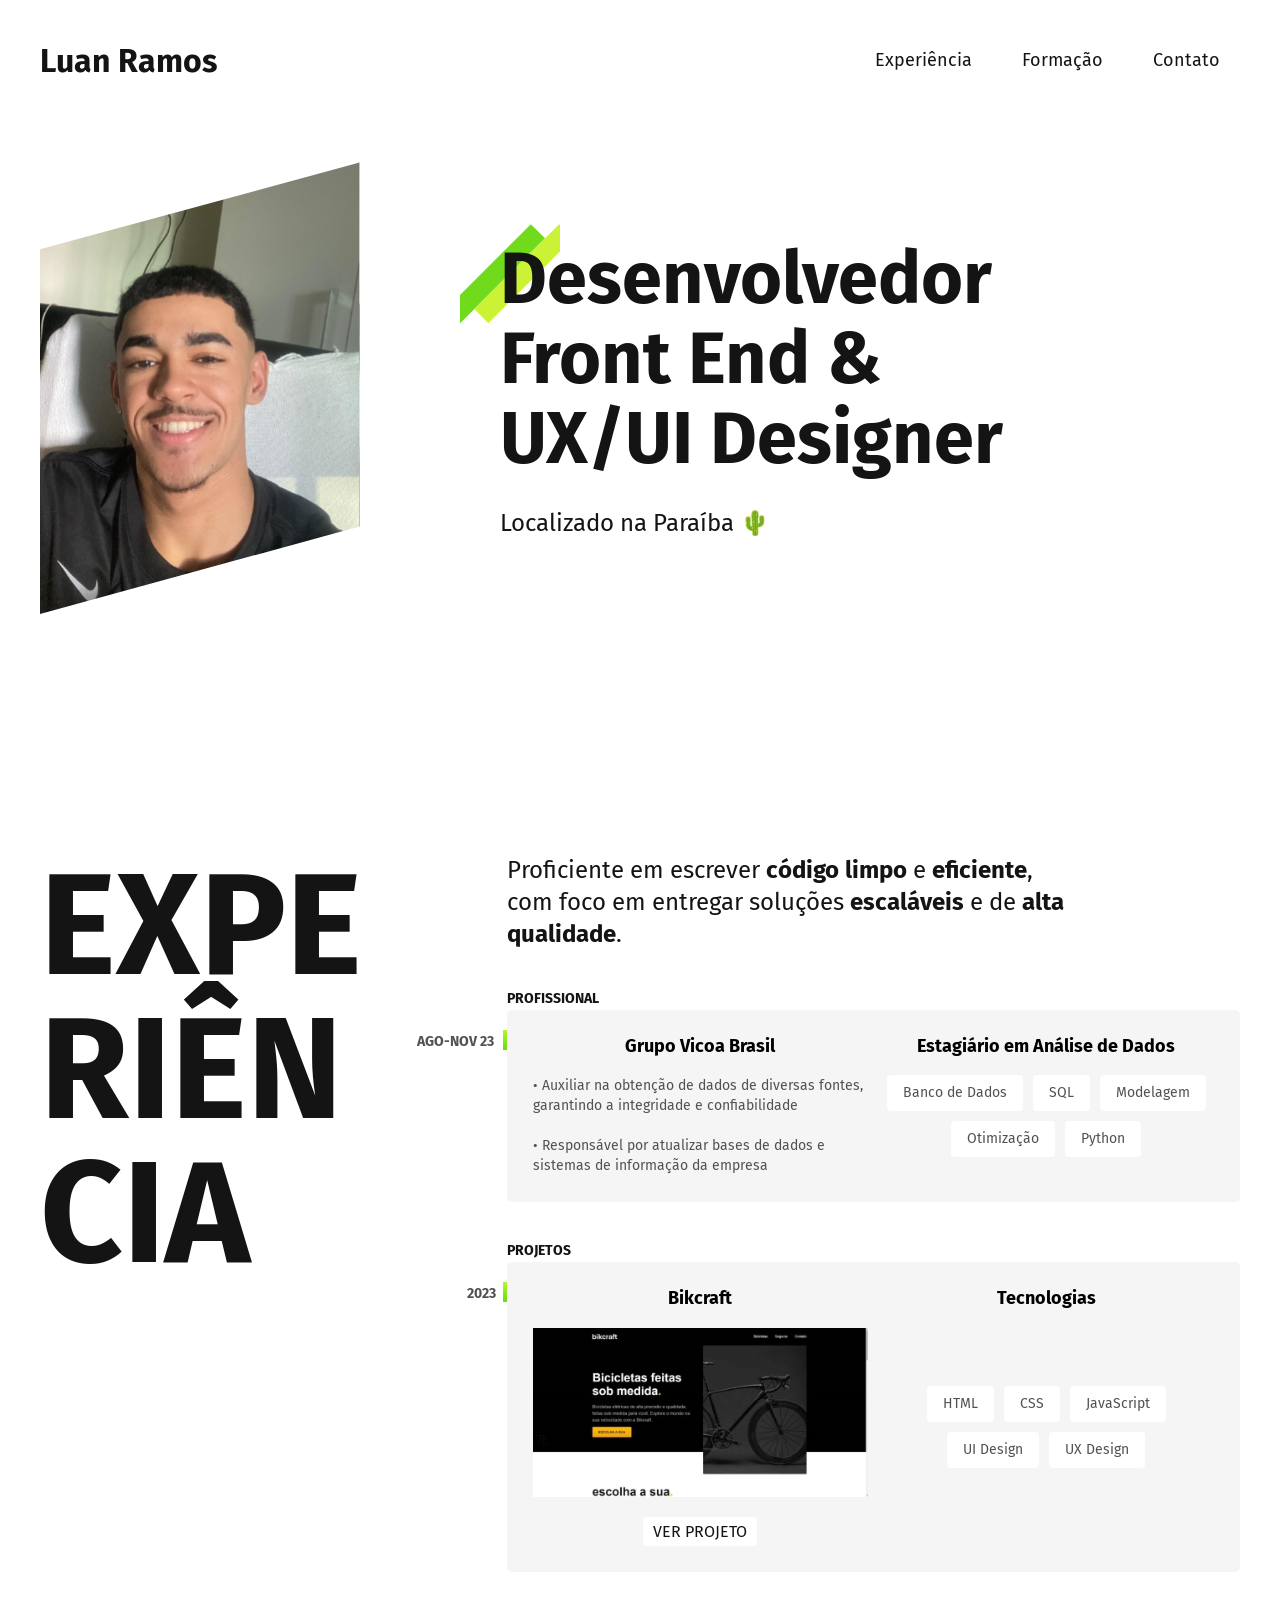
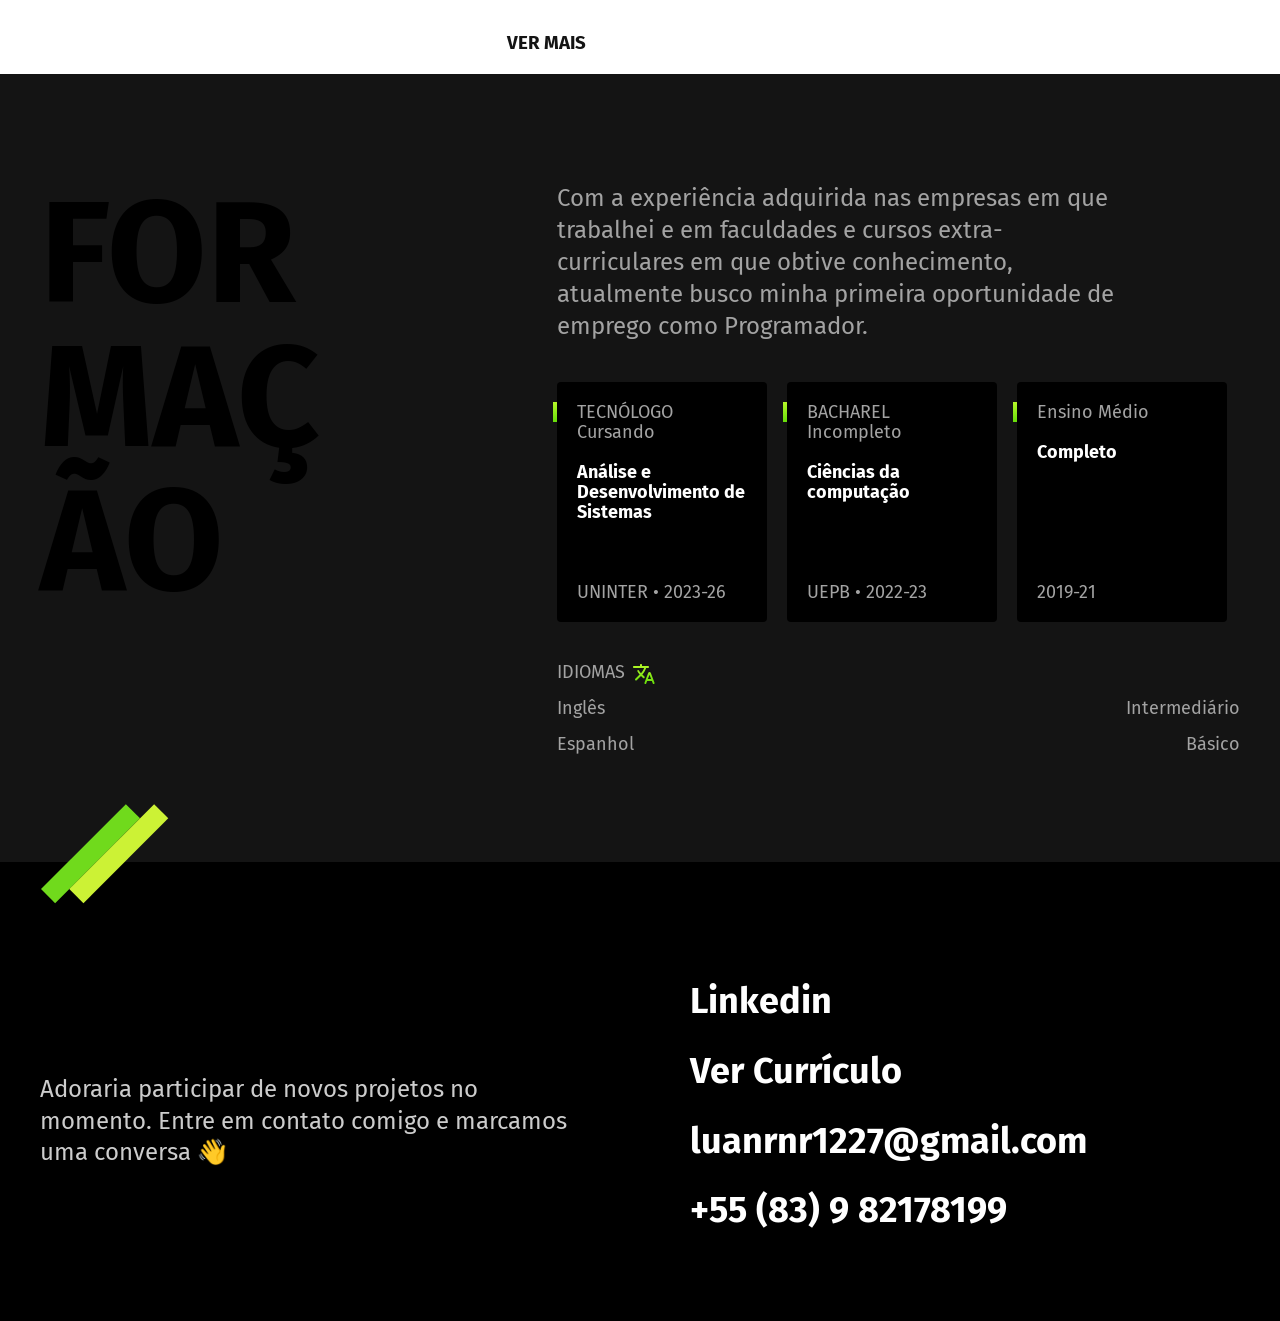
==== index.html @ 1397fbdd "fixed bugs" ====
<!DOCTYPE html>
<html lang="pt-br">

<head>
  <link rel="preconnect" href="https://fonts.googleapis.com">
  <link rel="preconnect" href="https://fonts.gstatic.com" crossorigin>
  <link href="https://fonts.googleapis.com/css2?family=Fira+Sans:wght@400;700&family=Open+Sans&display=swap" rel="stylesheet">
  <meta charset="UTF-8">
  <meta name="viewport" content="width=device-width, initial-scale=1.0">
  <title>Luan Ramos - Desenvolvedor e Designer</title>
  <link rel="stylesheet" href="./css/style.css">
  <link rel="icon" href="img/favicon.svg" type="svg+xml">
</head>

<body>
  <header class="cabecalho" id="header">
    <a href="#header">
      <h1>Luan Ramos</h1>
    </a>
    <nav aria-label="primaria">
      <ul class="header-menu">
        <li><a href="#experiencia" target="_self">Experiência</a></li>
        <li><a href="#formacao" target="_self">Formação</a></li>
        <li><a href="#contato" target="_self">Contato</a></li>
      </ul>
    </nav>
  </header>

  <main class="introducao">
    <img src="img/perfil.svg" alt="Logo do Desenvolvedor">
    <div class="apresentacao">
      <h1>Desenvolvedor <br> Front End & <br> UX/UI Designer</h1>
      <p>Localizado na Paraíba 🌵</p>
    </div>
  </main>

  <section class="experiencia" id="experiencia">
    <h2 class="experiencia-subtitulo">Experiência</h2>
    <div class="experiencia-descricao">
      <div class="experiencia-aprendizado">
        <p>Proficiente em escrever <strong>código limpo</strong> e <strong>eficiente</strong>, com foco em entregar soluções <strong>escaláveis</strong> e de <strong>alta qualidade</strong>.
        </p>
      </div>
      <div class="experiencia-timeline">
        <h3> PROFISSIONAL</h3>

        <p class="empresa-ano1"> <strong>AGO-NOV 23</strong></p>
        <div class="primeira-coluna">
          <span>Grupo Vicoa Brasil</span>
          <p>• Auxiliar na obtenção de dados de diversas fontes, garantindo a integridade e confiabilidade</p>
          <p>• Responsável por atualizar bases de dados e sistemas de informação da empresa</p>
        </div>
        <div class="segunda-coluna">
          <span>Estagiário em Análise de Dados</span>
          <div class="tags">
            <p>Banco de Dados</p>
            <p>SQL</p>
            <p>Modelagem</p>
            <p>Otimização</p>
            <p>Python</p>
          </div>
        </div>
      </div>
      <div class="experiencia-timeline">
        <h3>PROJETOS</h3>
        <p class="empresa-ano2"><b>2023</b></p>
        <div class="primeira-coluna">
          <span>Bikcraft</span>
          <img src="img/download.jpg" alt="Spoiler-Projeto">
          <a href="https://luanrramos.github.io/bikcraft-3.0/" target="_blank">Ver projeto</a>
        </div>
        <div class="segunda-coluna">
          <span>Tecnologias</span>
          <div class="tags">
            <p>HTML</p>
            <p>CSS</p>
            <p>JavaScript</p>
            <p>UI Design</p>
            <p>UX Design</p>
          </div>
        </div>
      </div>
      <div>
        <h3><a href="github.com/luanrramos">VER MAIS</a></h3>

      </div>
  </section>

  <section class="formacao" id="formacao">
    <div class="formacao-container">
      <h2 class="formacao-subtitulo">Formação</h2>
      <div class="formacao-descricao">
        <div class="formacao-aprendizado">
          <p>Com a experiência adquirida nas empresas em que trabalhei e em faculdades e cursos extra-curriculares em que obtive conhecimento, atualmente busco minha primeira oportunidade de emprego como Programador.
          </p>
        </div>

        <div class="formacao-formacoes">
          <div class="formacao-formacoes-item">
            <p>TECNÓLOGO <br> Cursando</p>
            <span>Análise e Desenvolvimento de Sistemas</span>

            <p>UNINTER • 2023-26</p>
          </div>
          <div class="formacao-formacoes-item">
            <p>BACHAREL <br>Incompleto</p>
            <span>Ciências da computação</span>

            <p>UEPB • 2022-23</p>
          </div>

          <div class="formacao-formacoes-item">
            <p>Ensino Médio</p>
            <span>Completo</span>
            <p>2019-21</p>
          </div>

        </div>
        <div class="extra">

          <div class="cursos-e-idiomas">
            <span>IDIOMAS</span>
            <div class="idiomas">
              <p>Inglês</p>
              <span>Intermediário</span>
            </div>
            <div class="idiomas">
              <p>Espanhol</p>
              <span>Básico</span>
            </div>
          </div>
        </div>

      </div>
  </section>

  <section class="footer" id="contato">
    <div class="footer-container">

      <p class="footer-texto">Adoraria participar de novos projetos no momento. Entre em contato comigo e marcamos uma conversa 👋
      </p>


      <ul class="footer-contato">
        <li><a id="linkedin" href="https://www.linkedin.com/in/luanrramos/">Linkedin</a></li>
        <li><a href="https://drive.google.com/file/d/1oVOb2F6f3Ts_b4U3yKz6oHuMwpO0QFV3/view">Ver Currículo</a></li>
        <li><a href="mailto:luanrnr1227@gmail.com">luanrnr1227@gmail.com</a></li>
        <li><a href="tel:+55 (83) 9 82178199">+55 (83) 9 82178199</a></li>
      </ul>

    </div>
  </section>
</body>

</html>
---- css/style.css ----
@import url(global.css);
@import url(header.css);
@import url(introducao.css);
@import url(experiencia.css);
@import url(formacao.css);
@import url(footer.css);
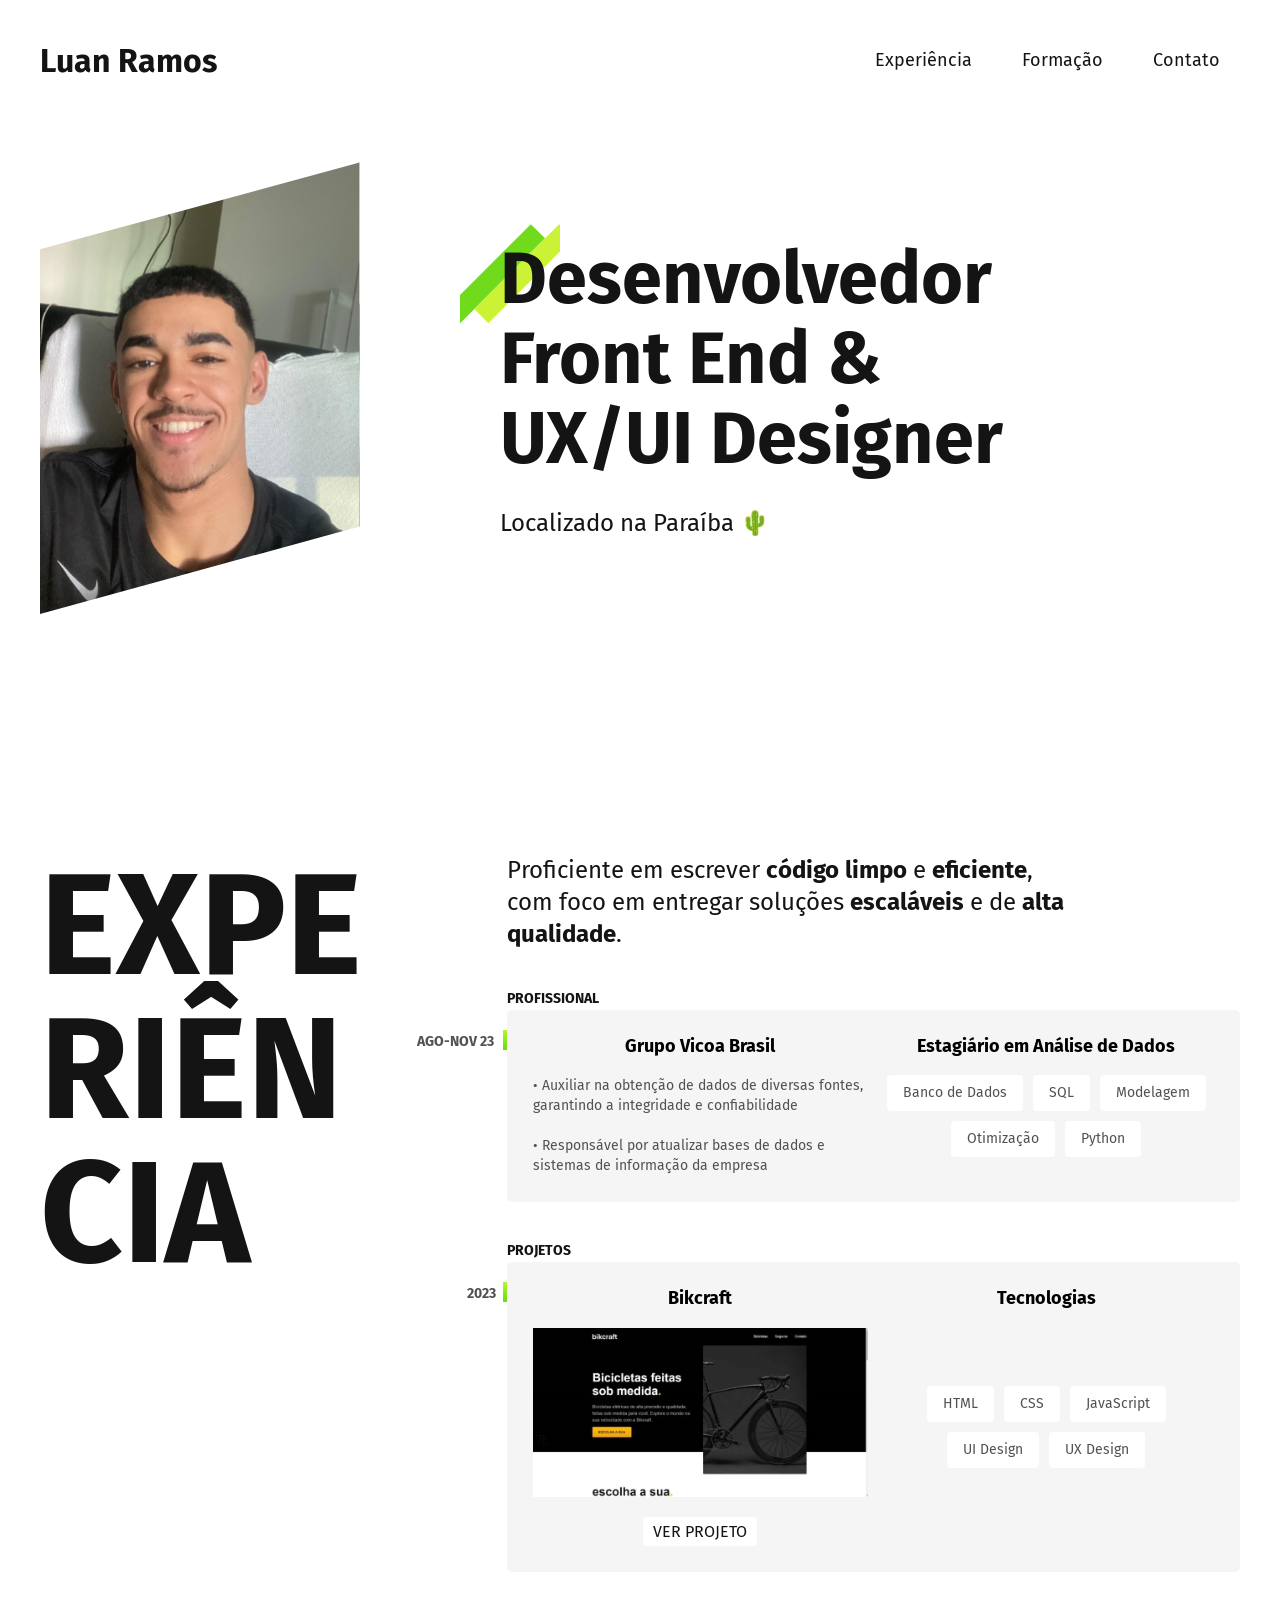
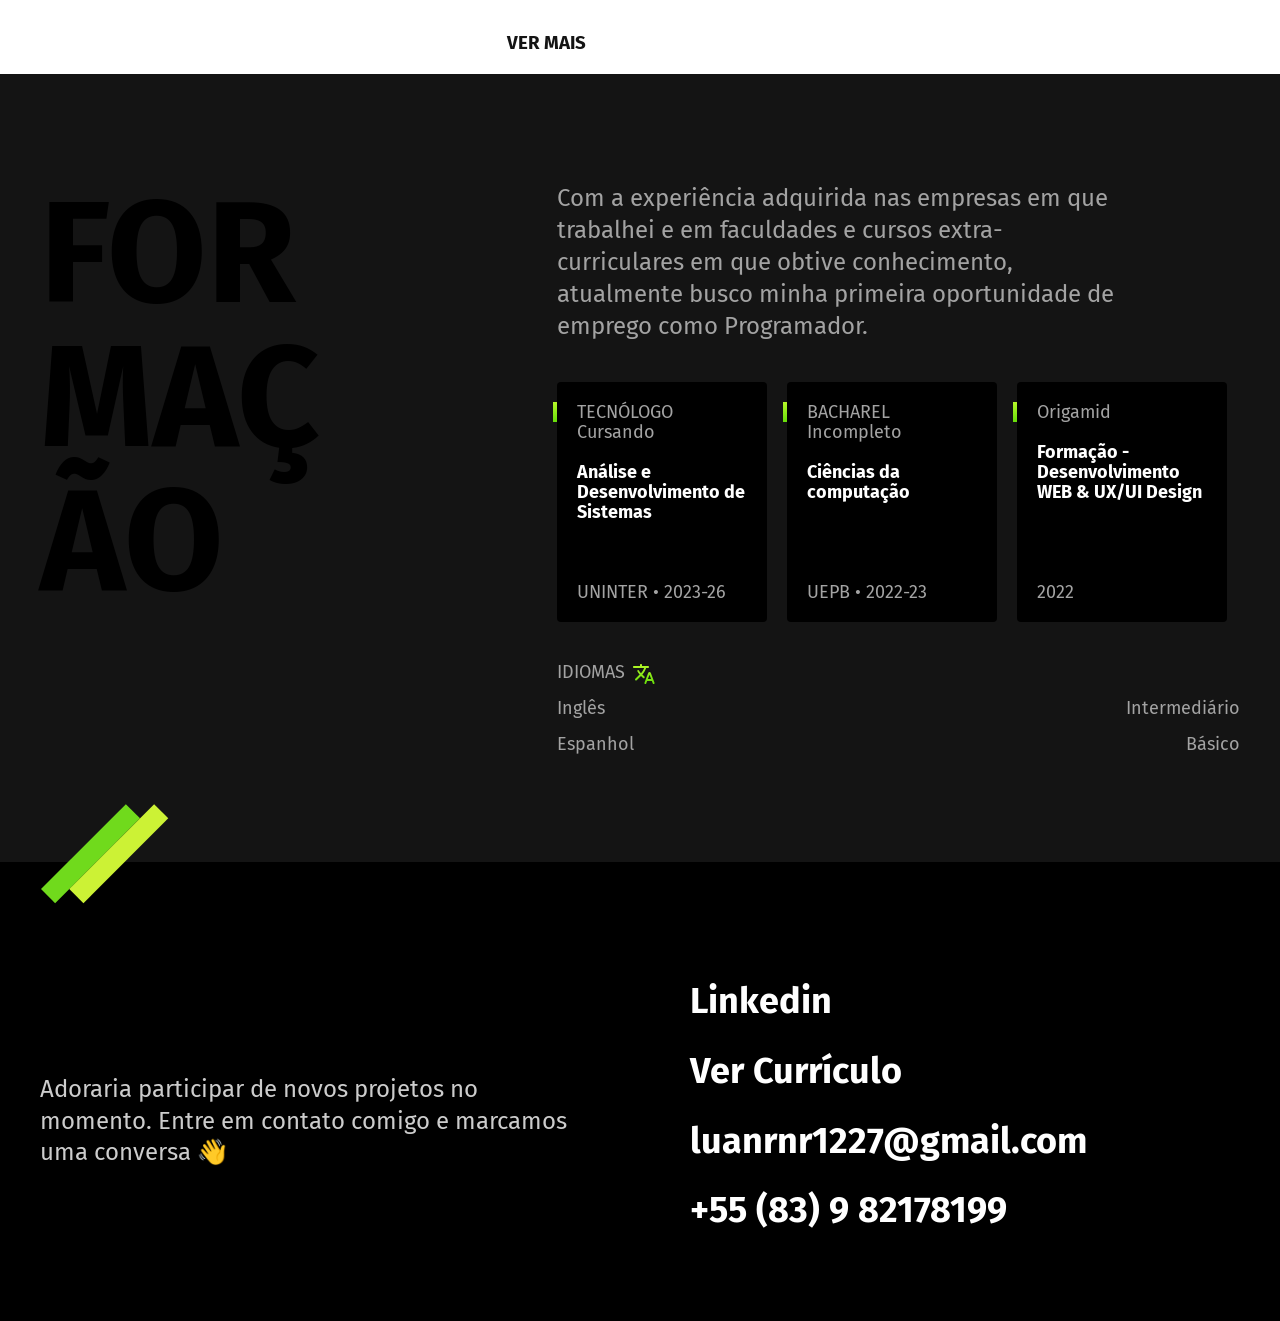
==== commit afb3058d: "index.html" ====
--- a/index.html
+++ b/index.html
@@ -1,4 +1,4 @@
-<!DOCTYPE html>
+ <!DOCTYPE html>
 <html lang="pt-br">
 
 <head>
@@ -110,9 +110,9 @@
           </div>
 
           <div class="formacao-formacoes-item">
-            <p>Ensino Médio</p>
-            <span>Completo</span>
-            <p>2019-21</p>
+            <p>Origamid</p>
+            <span>Formação - Desenvolvimento WEB & UX/UI Design</span>
+            <p>2022</p>
           </div>
 
         </div>
@@ -152,4 +152,4 @@
   </section>
 </body>
 
-</html>+</html>
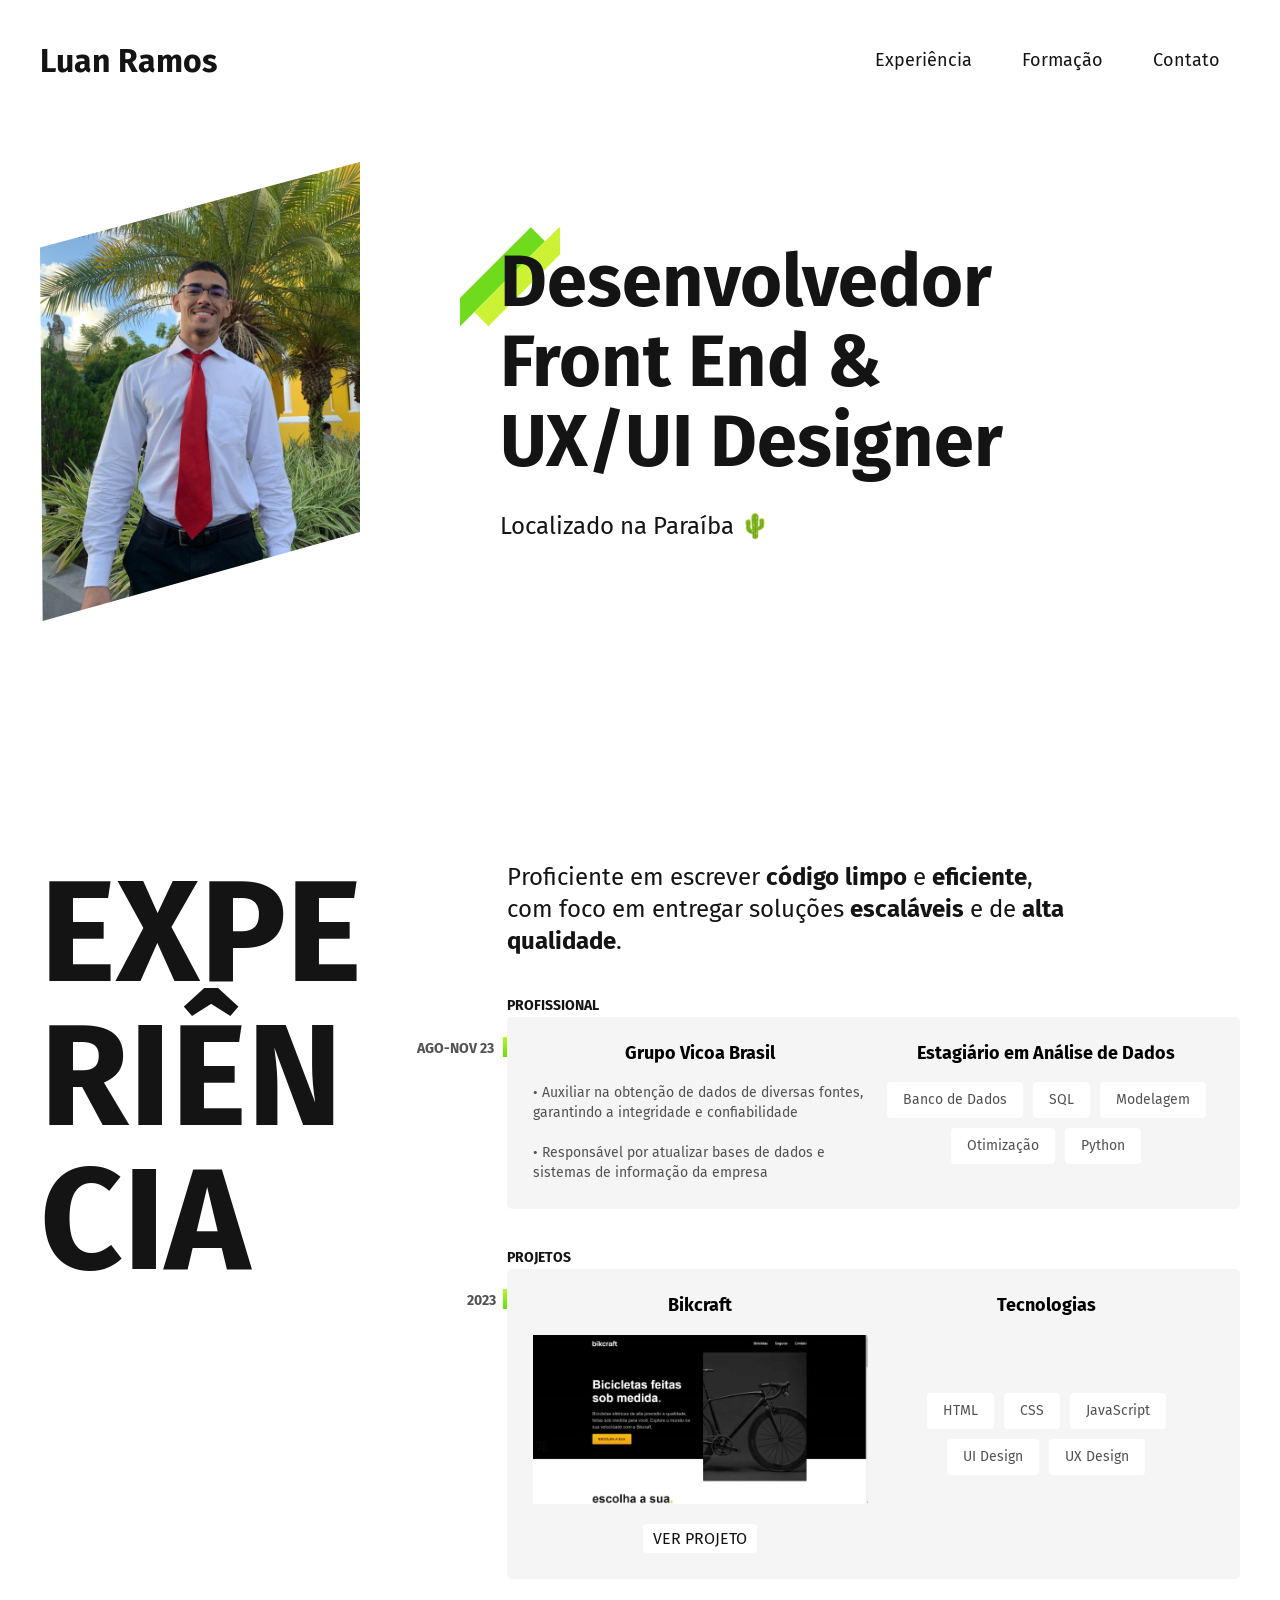
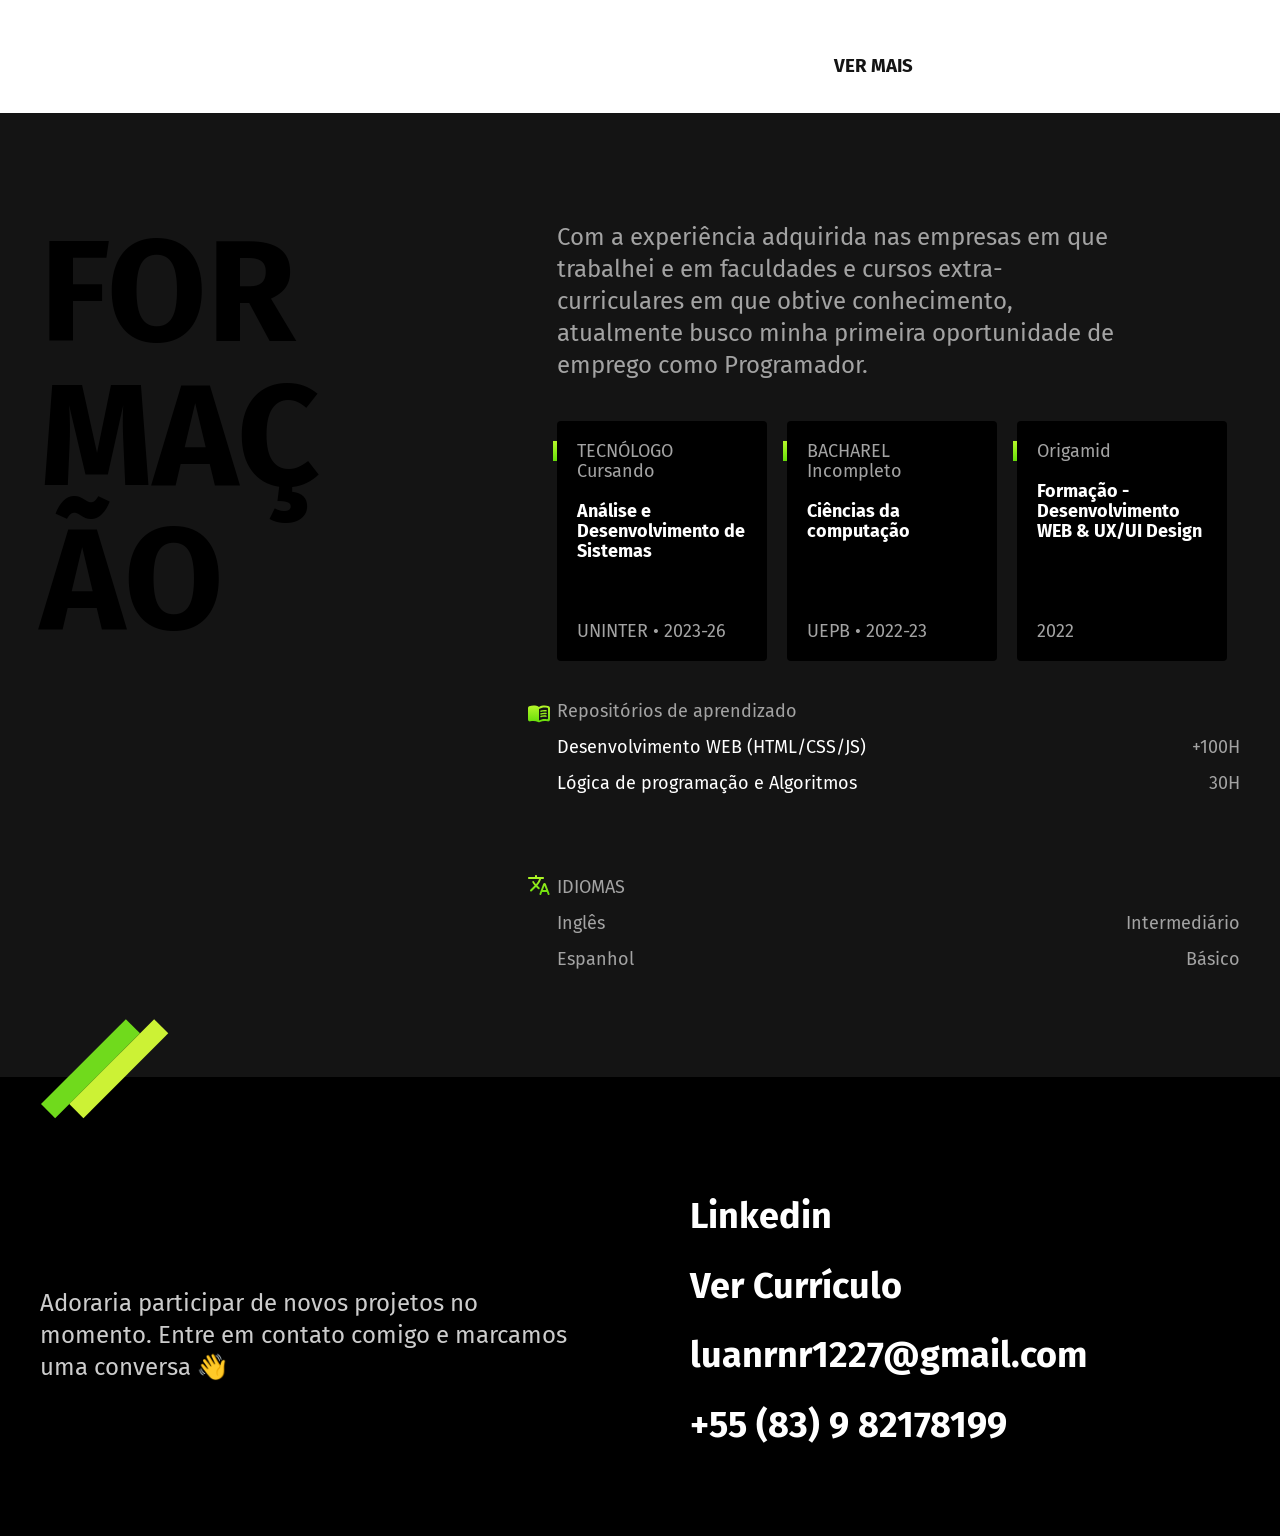
==== commit 89ec306a: "Commit inicial" ====
--- a/index.html
+++ b/index.html
@@ -1,4 +1,4 @@
- <!DOCTYPE html>
+<!DOCTYPE html>
 <html lang="pt-br">
 
 <head>
@@ -21,7 +21,7 @@
       <ul class="header-menu">
         <li><a href="#experiencia" target="_self">Experiência</a></li>
         <li><a href="#formacao" target="_self">Formação</a></li>
-        <li><a href="#contato" target="_self">Contato</a></li>
+        <li><a href="#contatos" target="_self">Contato</a></li>
       </ul>
     </nav>
   </header>
@@ -34,7 +34,7 @@
     </div>
   </main>
 
-  <section class="experiencia" id="experiencia">
+  <section class="experiencia">
     <h2 class="experiencia-subtitulo">Experiência</h2>
     <div class="experiencia-descricao">
       <div class="experiencia-aprendizado">
@@ -67,7 +67,7 @@
         <div class="primeira-coluna">
           <span>Bikcraft</span>
           <img src="img/download.jpg" alt="Spoiler-Projeto">
-          <a href="https://luanrramos.github.io/bikcraft-3.0/" target="_blank">Ver projeto</a>
+          <a href="https://luanrramos.github.io/bikcraft-2/" target="_blank">Ver projeto</a>
         </div>
         <div class="segunda-coluna">
           <span>Tecnologias</span>
@@ -80,8 +80,8 @@
           </div>
         </div>
       </div>
-      <div>
-        <h3><a href="github.com/luanrramos">VER MAIS</a></h3>
+      <div id="ver-mais">
+        <h3><a id="h3" href="https://github.com/luanrramos">VER MAIS</a></h3>
 
       </div>
   </section>
@@ -119,7 +119,18 @@
         <div class="extra">
 
           <div class="cursos-e-idiomas">
-            <span>IDIOMAS</span>
+            <span id="repo">Repositórios de aprendizado</span>
+            <div class="cursos">
+              <p><a href="https://github.com/luanrramos/estudos">Desenvolvimento WEB (HTML/CSS/JS)</a></p>
+              <span>+100H</span>
+            </div>
+            <div class="cursos">
+              <p><a href="https://github.com/luanrramos/Algoritmos_Estudonauta">Lógica de programação e Algoritmos</a></p>
+              <span>30H</span>
+            </div>
+          </div>
+          <div class="cursos-e-idiomas">
+            <span id="idioma">IDIOMAS</span>
             <div class="idiomas">
               <p>Inglês</p>
               <span>Intermediário</span>
@@ -152,4 +163,4 @@
   </section>
 </body>
 
-</html>
+</html>
--- a/css/style.css
+++ b/css/style.css
@@ -1,6 +1,6 @@
-@import url(global.css);
-@import url(header.css);
-@import url(introducao.css);
-@import url(experiencia.css);
-@import url(formacao.css);
-@import url(footer.css);
+@import url(global.css);
+@import url(header.css);
+@import url(introducao.css);
+@import url(experiencia.css);
+@import url(formacao.css);
+@import url(footer.css);
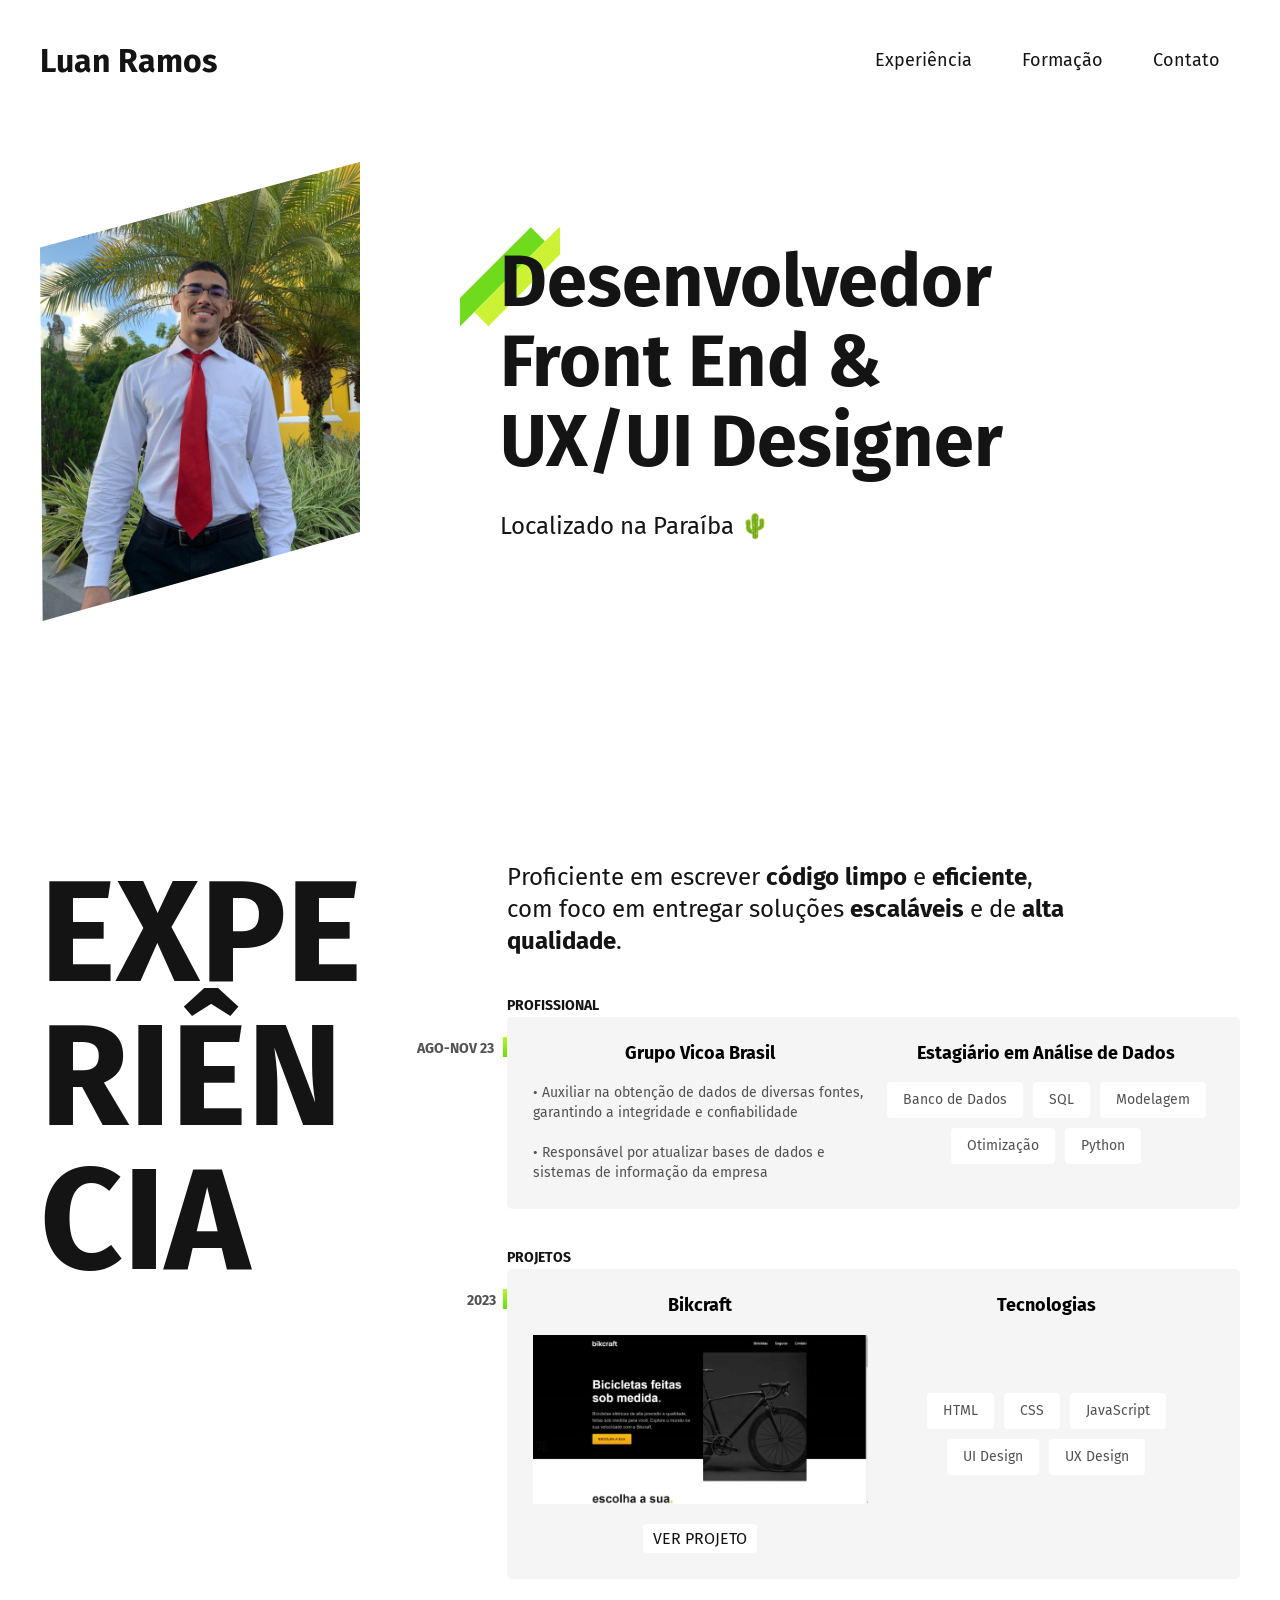
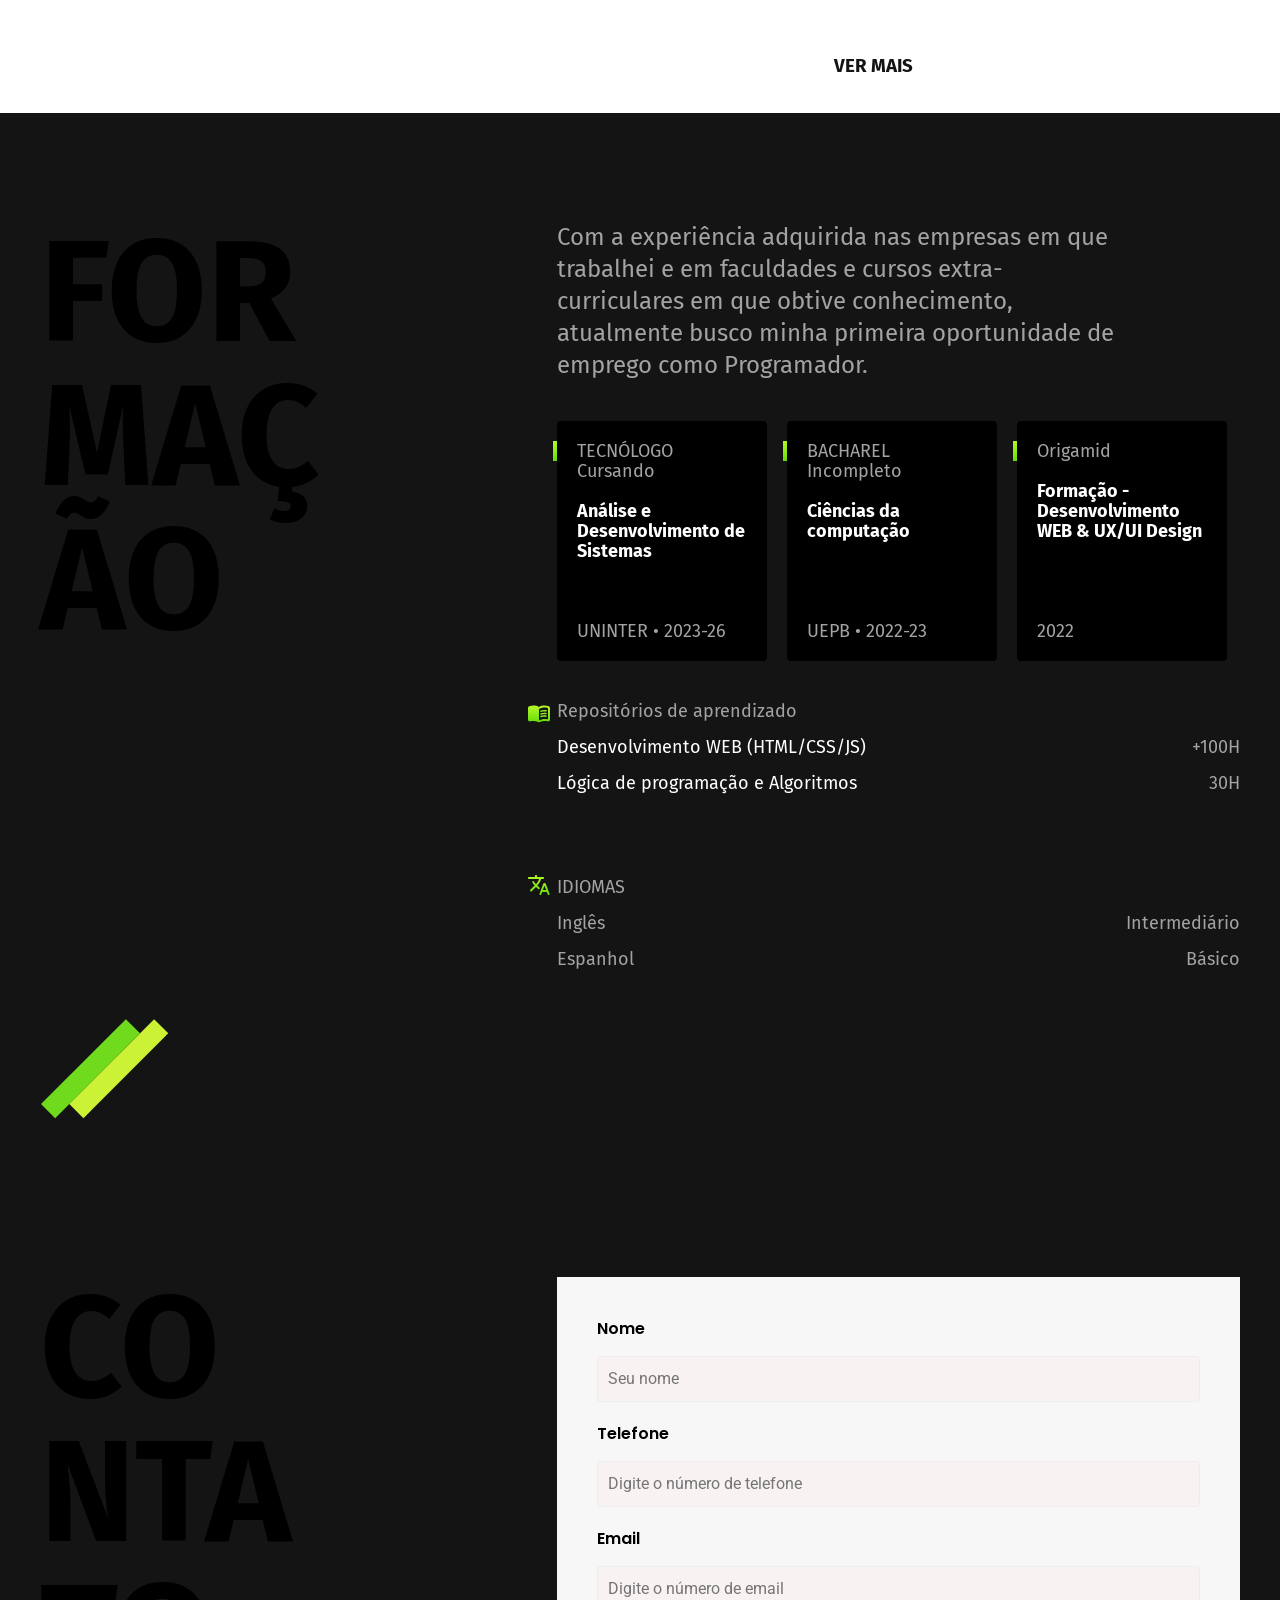
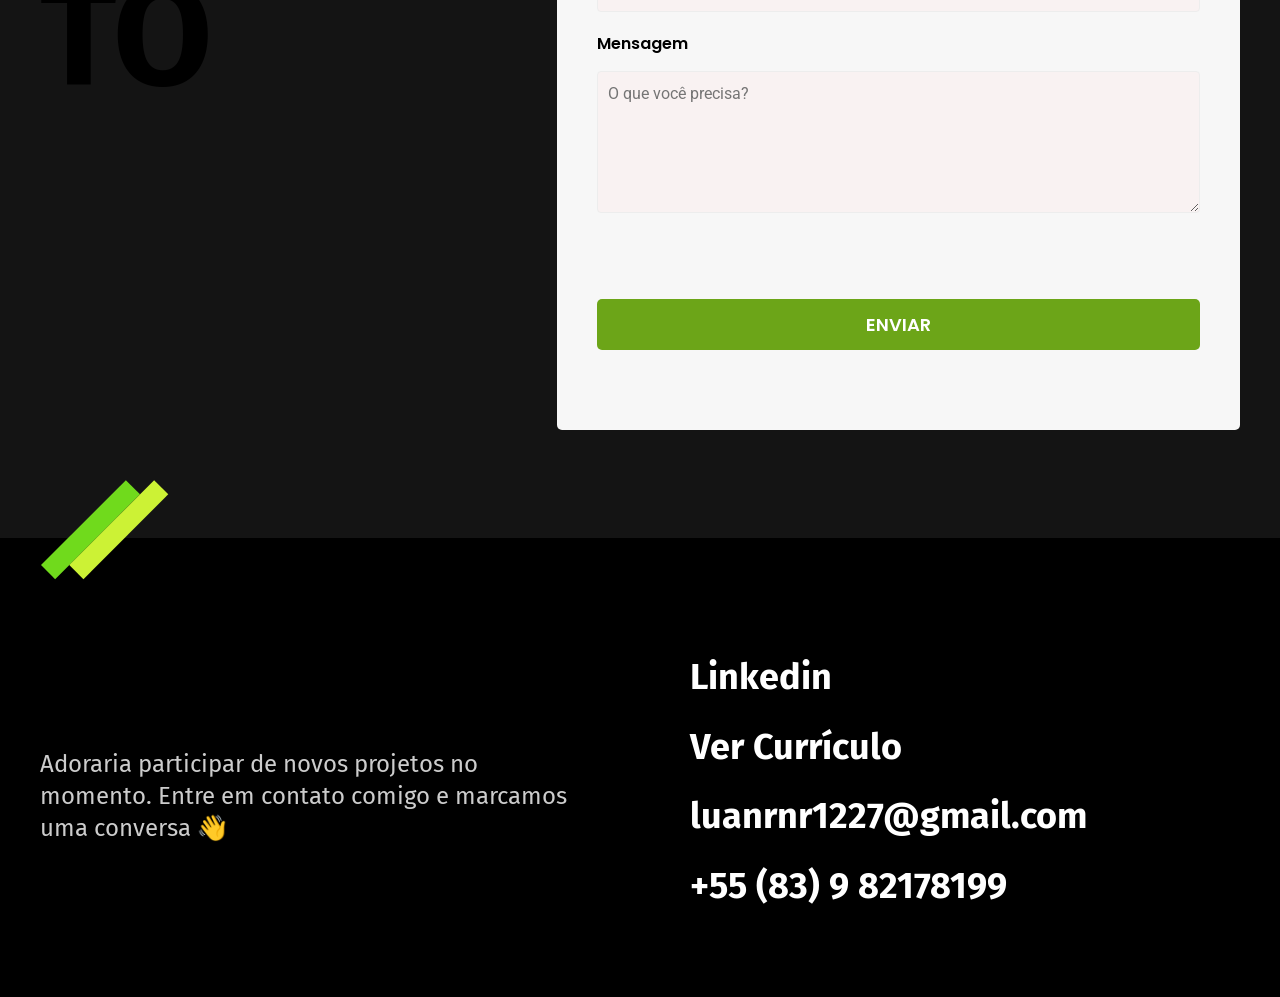
==== commit 4410e2c8: "commit inicial" ====
--- a/index.html
+++ b/index.html
@@ -2,6 +2,9 @@
 <html lang="pt-br">
 
 <head>
+  <link rel="preconnect" href="https://fonts.googleapis.com" />
+  <link rel="preconnect" href="https://fonts.gstatic.com" crossorigin />
+  <link href="https://fonts.googleapis.com/css2?family=Antic+Didone&family=Poppins:wght@400;600&family=Roboto:wght@400;700&display=swap" rel="stylesheet" />
   <link rel="preconnect" href="https://fonts.googleapis.com">
   <link rel="preconnect" href="https://fonts.gstatic.com" crossorigin>
   <link href="https://fonts.googleapis.com/css2?family=Fira+Sans:wght@400;700&family=Open+Sans&display=swap" rel="stylesheet">
@@ -144,6 +147,28 @@
 
       </div>
   </section>
+  <section class="contato" id="contato">
+    <div class="contato-container">
+      <h2 class="contato-subtitulo">Contato</h2>
+      <div class="contato-descricao" style="background-color:#F7f7f7; border-radius: 5px;">
+        <div class="contato-formulario">
+          <form class="form" action="enviar.php" method="post">
+            <div class="col-2">
+              <label for="Nome" style="color: black; ">Nome</label>
+              <input type="text" style="background-color: #f9f2f2;" name="nome" id="nome" placeholder="Seu nome" />
+              <label for="telefone" style="color: black;" style="color: black;">Telefone</label>
+              <input type="text" style="background-color: #f9f2f2;" name="telefone" id="telefone" placeholder="Digite o número de telefone" />
+              <label for="email" style="color: black;">Email</label>
+              <input type="email" style="background-color: #f9f2f2;" name="email" id="email" placeholder="Digite o número de email" required />
+              <label for="mensagem" style="color: black;" style="color: black;">Mensagem</label>
+              <textarea rows="5" style="background-color: #f9f2f2;" style="color: black;" name="mensagem" id="mensagem" placeholder="O que você precisa?"></textarea>
+            </div>
+
+            <button class="botao-enviar col-2" type="submit">Enviar</button>
+          </form>
+        </div>
+      </div>
+  </section>
 
   <section class="footer" id="contato">
     <div class="footer-container">
--- a/css/style.css
+++ b/css/style.css
@@ -4,3 +4,5 @@
 @import url(experiencia.css);
 @import url(formacao.css);
 @import url(footer.css);
+@import url(contato.css);
+@import url(cores.css);
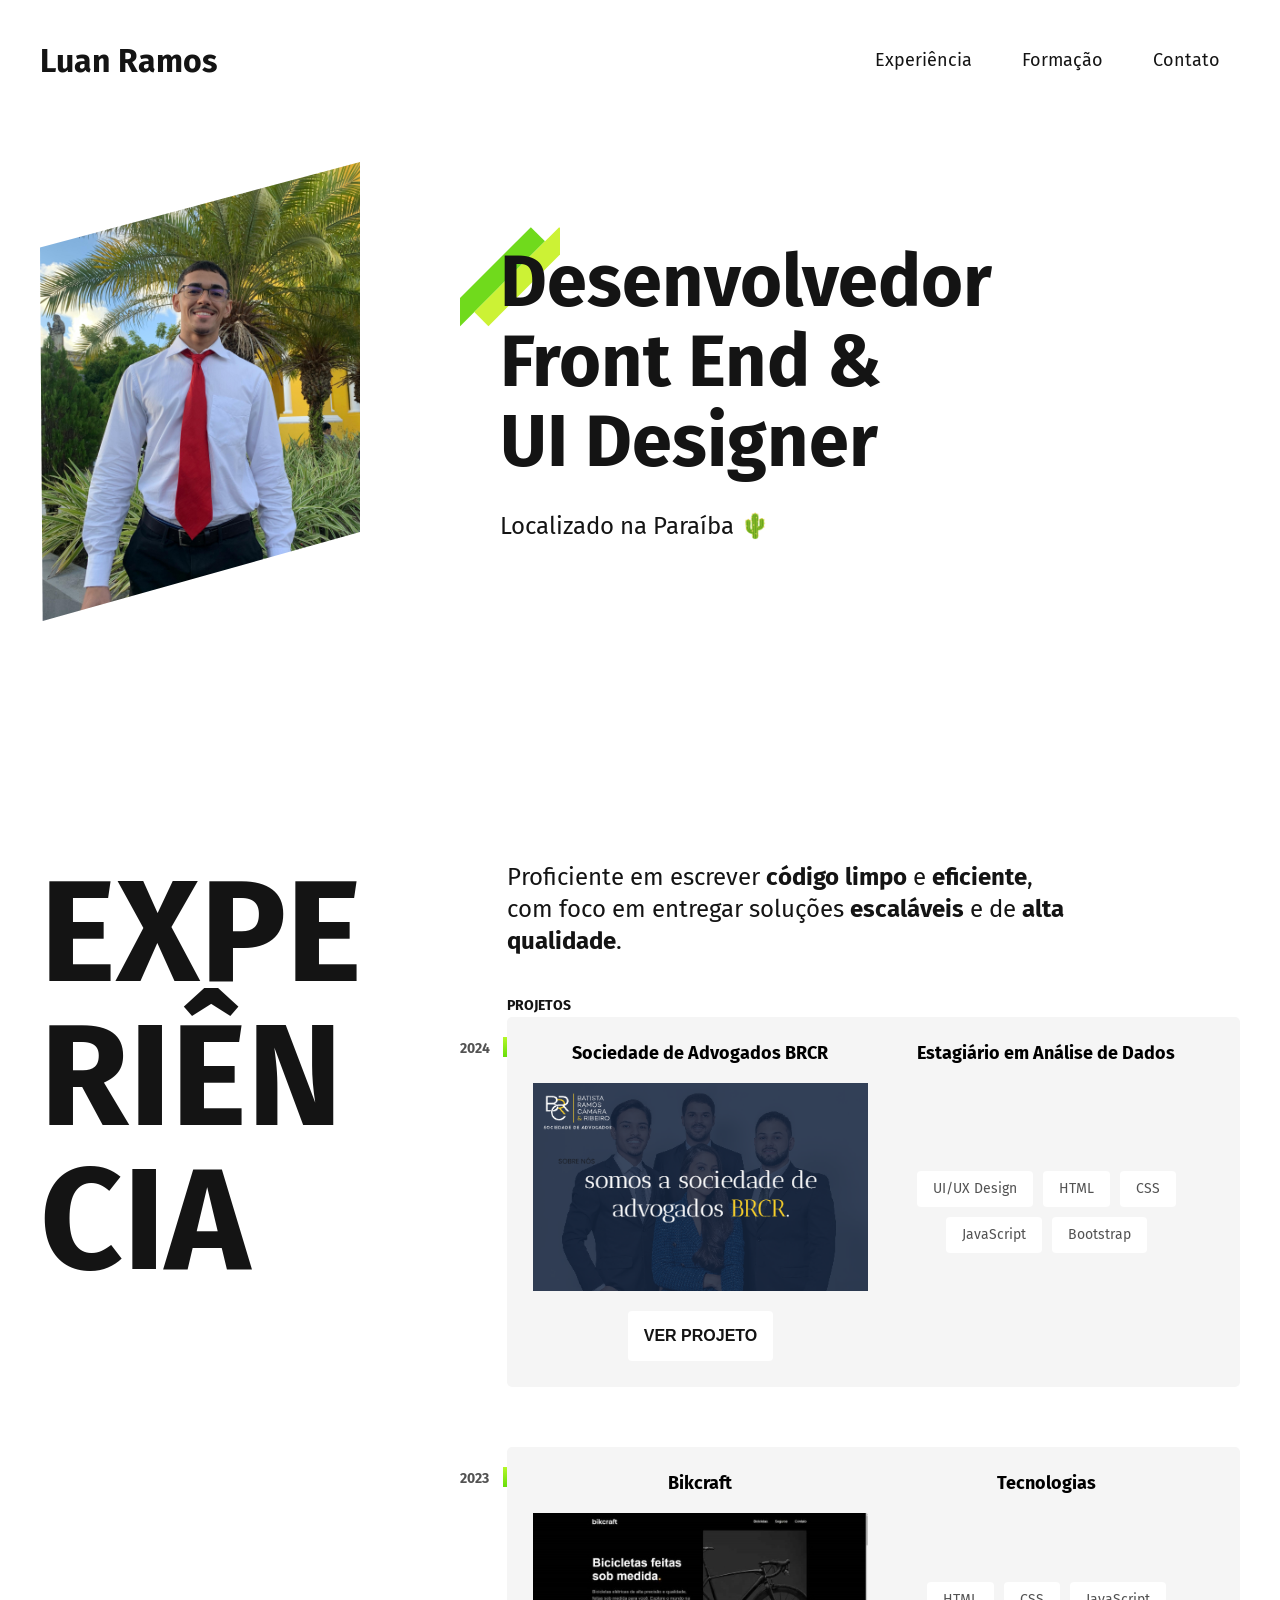
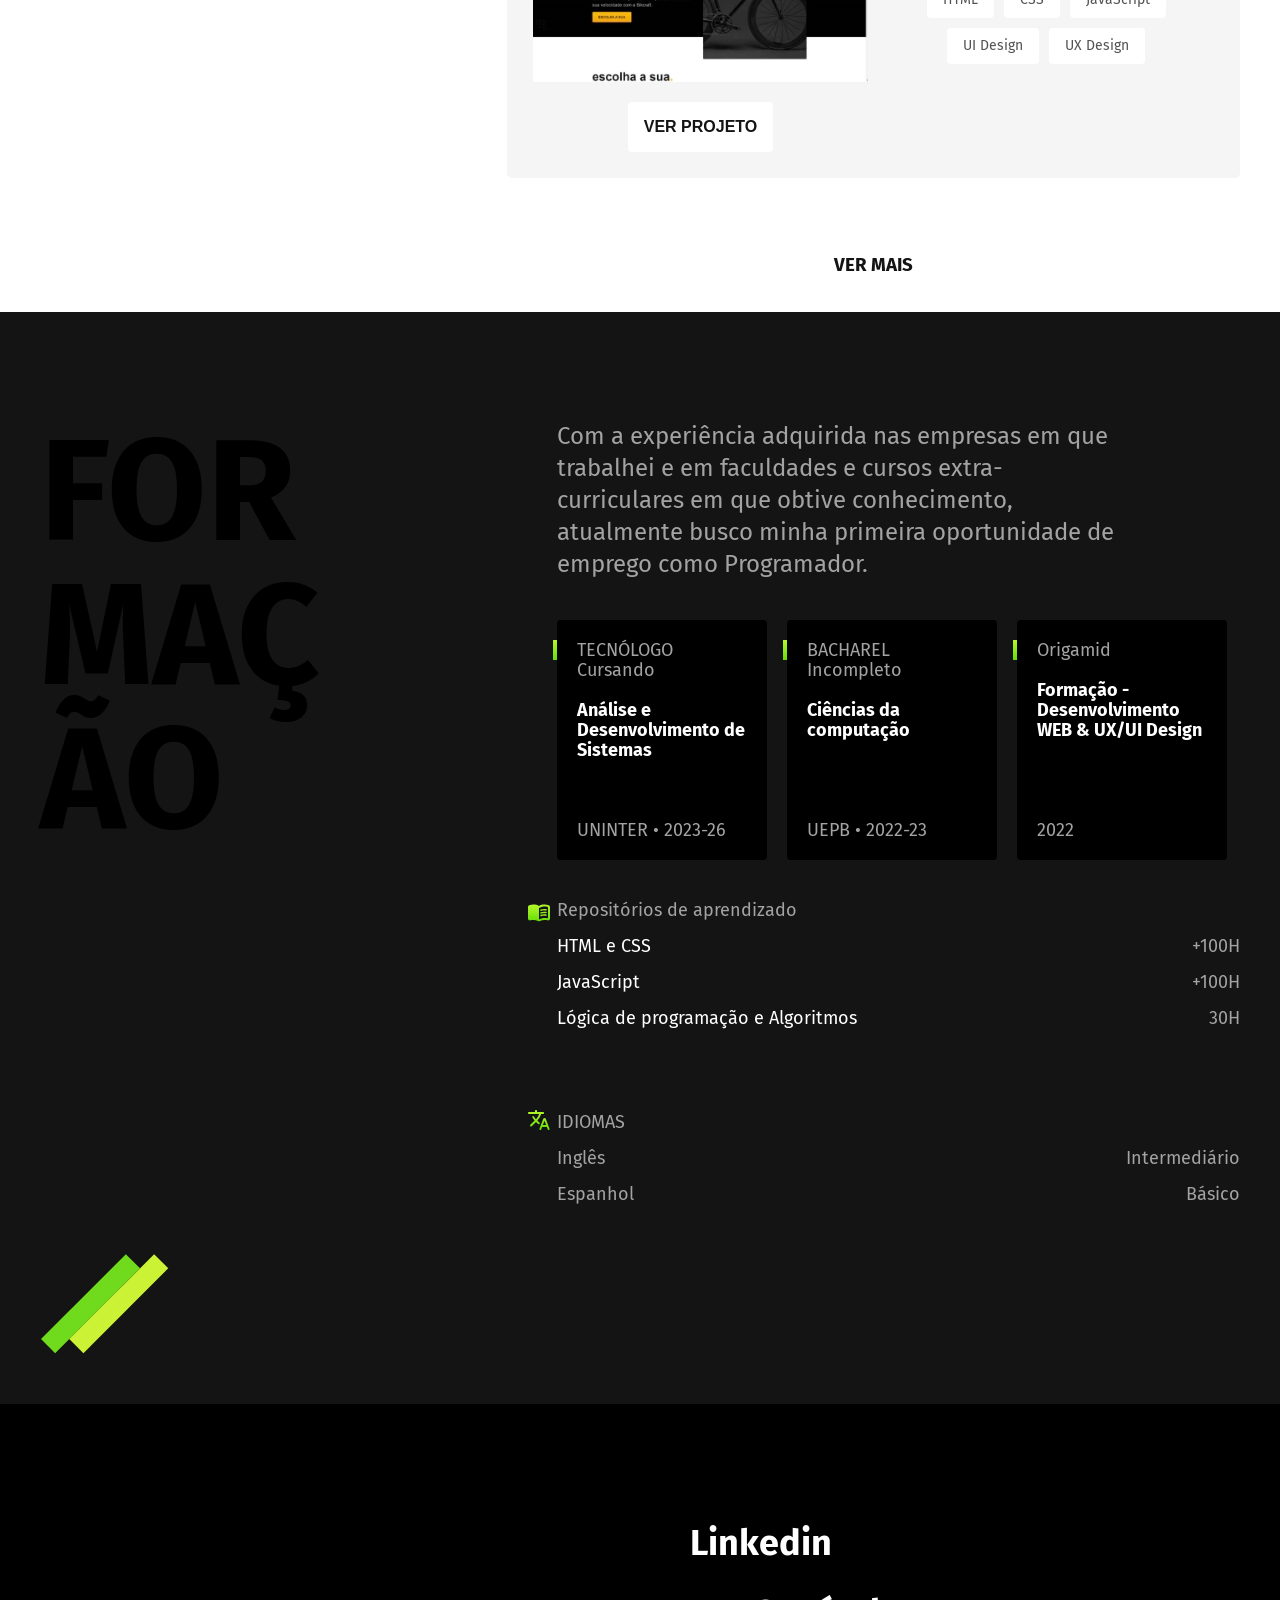
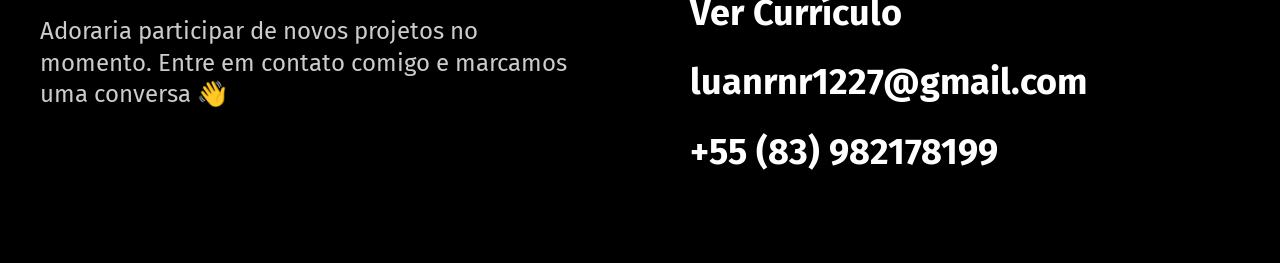
==== commit 64627885: "Update - projects" ====
--- a/index.html
+++ b/index.html
@@ -32,7 +32,7 @@
   <main class="introducao">
     <img src="img/perfil.svg" alt="Logo do Desenvolvedor">
     <div class="apresentacao">
-      <h1>Desenvolvedor <br> Front End & <br> UX/UI Designer</h1>
+      <h1>Desenvolvedor <br> Front End & <br> UI Designer</h1>
       <p>Localizado na Paraíba 🌵</p>
     </div>
   </main>
@@ -45,32 +45,32 @@
         </p>
       </div>
       <div class="experiencia-timeline">
-        <h3> PROFISSIONAL</h3>
+        <h3>PROJETOS</h3>
 
-        <p class="empresa-ano1"> <strong>AGO-NOV 23</strong></p>
+        <p class="empresa-ano1"> <strong>2024</strong></p>
         <div class="primeira-coluna">
-          <span>Grupo Vicoa Brasil</span>
-          <p>• Auxiliar na obtenção de dados de diversas fontes, garantindo a integridade e confiabilidade</p>
-          <p>• Responsável por atualizar bases de dados e sistemas de informação da empresa</p>
+          <span>Sociedade de Advogados BRCR</span>
+          <img src="img/brcr.png" alt="Website BRCR Advogados">
+          <a class="ver-projeto" href="https://luanrramos.github.io/bikcraft-2/" target="_blank">Ver projeto</a>
+
         </div>
         <div class="segunda-coluna">
           <span>Estagiário em Análise de Dados</span>
           <div class="tags">
-            <p>Banco de Dados</p>
-            <p>SQL</p>
-            <p>Modelagem</p>
-            <p>Otimização</p>
-            <p>Python</p>
+            <p>UI/UX Design</p>
+            <p>HTML</p>
+            <p>CSS</p>
+            <p>JavaScript</p>
+            <p>Bootstrap</p>
           </div>
         </div>
       </div>
       <div class="experiencia-timeline">
-        <h3>PROJETOS</h3>
         <p class="empresa-ano2"><b>2023</b></p>
         <div class="primeira-coluna">
           <span>Bikcraft</span>
           <img src="img/download.jpg" alt="Spoiler-Projeto">
-          <a href="https://luanrramos.github.io/bikcraft-2/" target="_blank">Ver projeto</a>
+          <a class="ver-projeto" href="https://luanrramos.github.io/bikcraft-2/" target="_blank">Ver projeto</a>
         </div>
         <div class="segunda-coluna">
           <span>Tecnologias</span>
@@ -124,7 +124,11 @@
           <div class="cursos-e-idiomas">
             <span id="repo">Repositórios de aprendizado</span>
             <div class="cursos">
-              <p><a href="https://github.com/luanrramos/estudos">Desenvolvimento WEB (HTML/CSS/JS)</a></p>
+              <p><a href="https://github.com/luanrramos/estudos">HTML e CSS</a></p>
+              <span>+100H</span>
+            </div>
+            <div class="cursos">
+              <p><a href="https://github.com/luanrramos/practicing-js">JavaScript</a></p>
               <span>+100H</span>
             </div>
             <div class="cursos">
@@ -147,28 +151,6 @@
 
       </div>
   </section>
-  <section class="contato" id="contato">
-    <div class="contato-container">
-      <h2 class="contato-subtitulo">Contato</h2>
-      <div class="contato-descricao" style="background-color:#F7f7f7; border-radius: 5px;">
-        <div class="contato-formulario">
-          <form class="form" action="enviar.php" method="post">
-            <div class="col-2">
-              <label for="Nome" style="color: black; ">Nome</label>
-              <input type="text" style="background-color: #f9f2f2;" name="nome" id="nome" placeholder="Seu nome" />
-              <label for="telefone" style="color: black;" style="color: black;">Telefone</label>
-              <input type="text" style="background-color: #f9f2f2;" name="telefone" id="telefone" placeholder="Digite o número de telefone" />
-              <label for="email" style="color: black;">Email</label>
-              <input type="email" style="background-color: #f9f2f2;" name="email" id="email" placeholder="Digite o número de email" required />
-              <label for="mensagem" style="color: black;" style="color: black;">Mensagem</label>
-              <textarea rows="5" style="background-color: #f9f2f2;" style="color: black;" name="mensagem" id="mensagem" placeholder="O que você precisa?"></textarea>
-            </div>
-
-            <button class="botao-enviar col-2" type="submit">Enviar</button>
-          </form>
-        </div>
-      </div>
-  </section>
 
   <section class="footer" id="contato">
     <div class="footer-container">
@@ -181,7 +163,7 @@
         <li><a id="linkedin" href="https://www.linkedin.com/in/luanrramos/">Linkedin</a></li>
         <li><a href="https://drive.google.com/file/d/1oVOb2F6f3Ts_b4U3yKz6oHuMwpO0QFV3/view">Ver Currículo</a></li>
         <li><a href="mailto:luanrnr1227@gmail.com">luanrnr1227@gmail.com</a></li>
-        <li><a href="tel:+55 (83) 9 82178199">+55 (83) 9 82178199</a></li>
+        <li><a href="tel:+55 (83) 9 82178199">+55 (83) 982178199</a></li>
       </ul>
 
     </div>
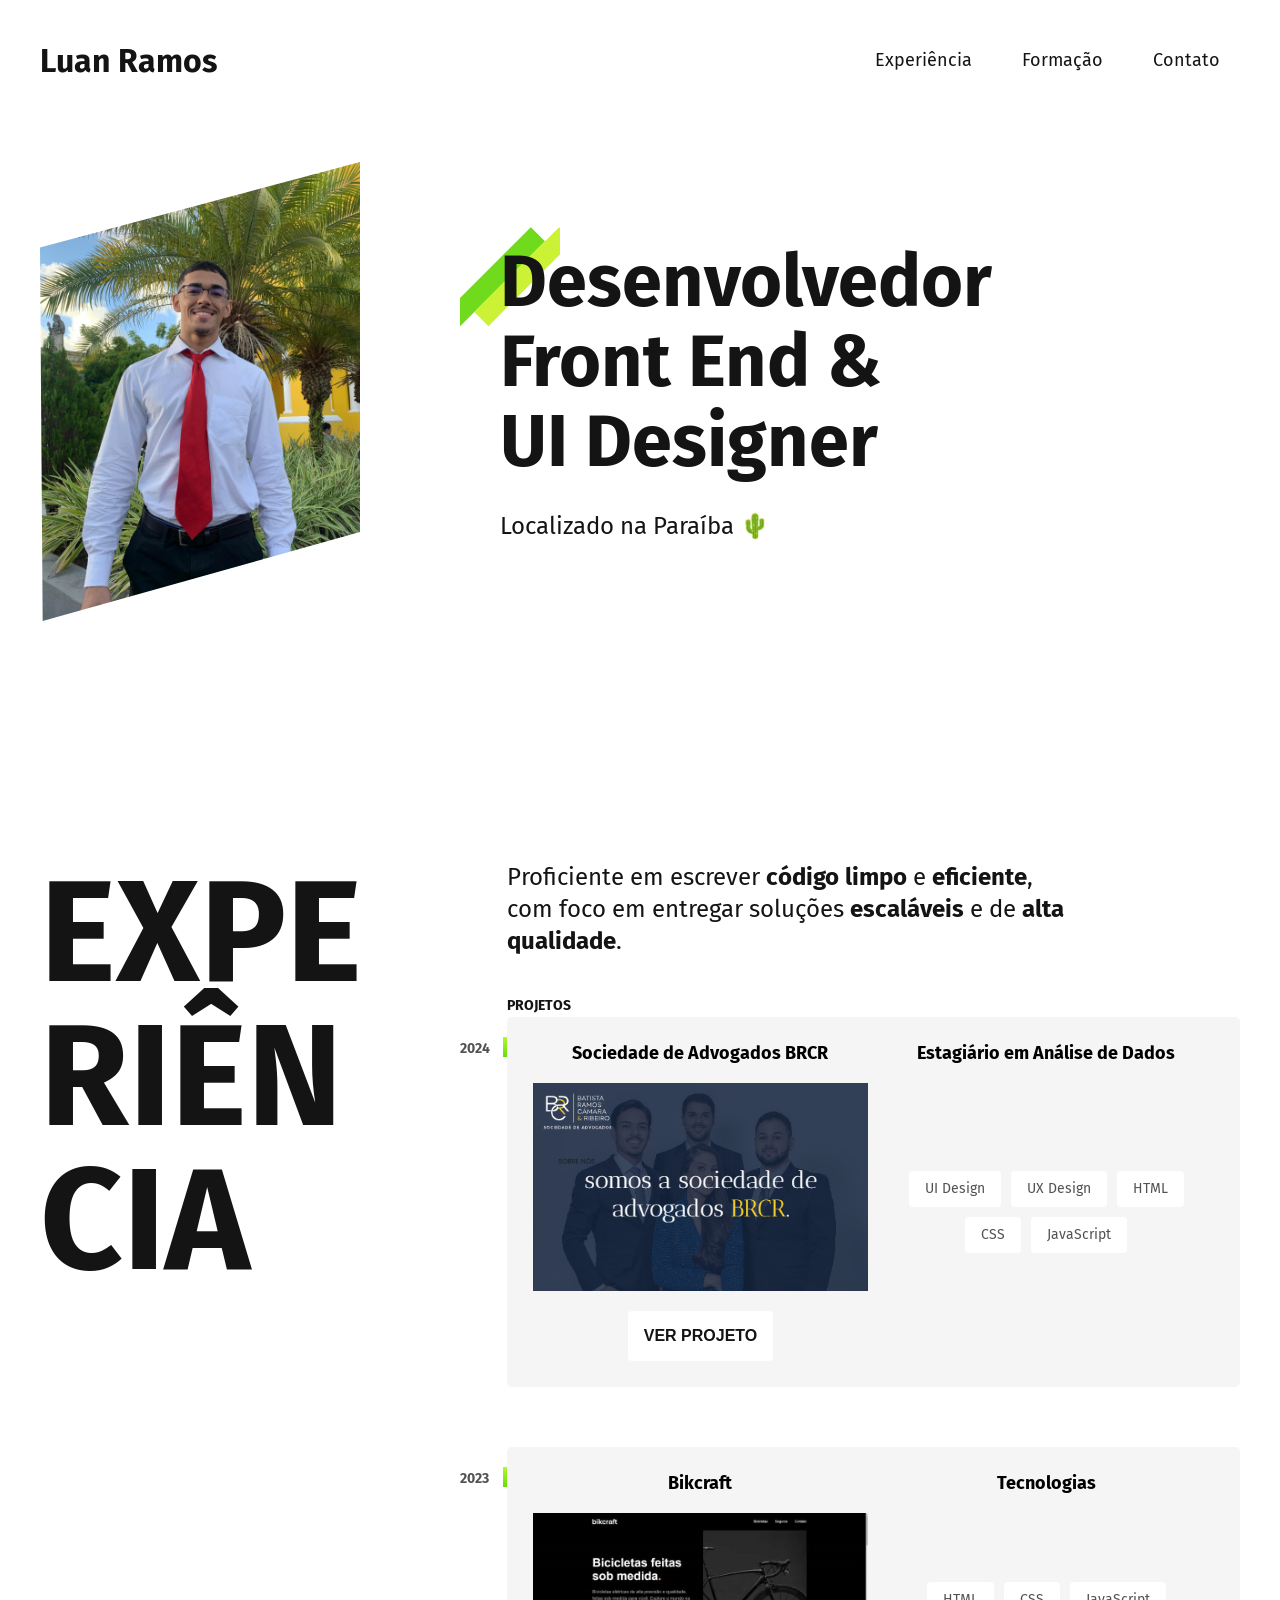
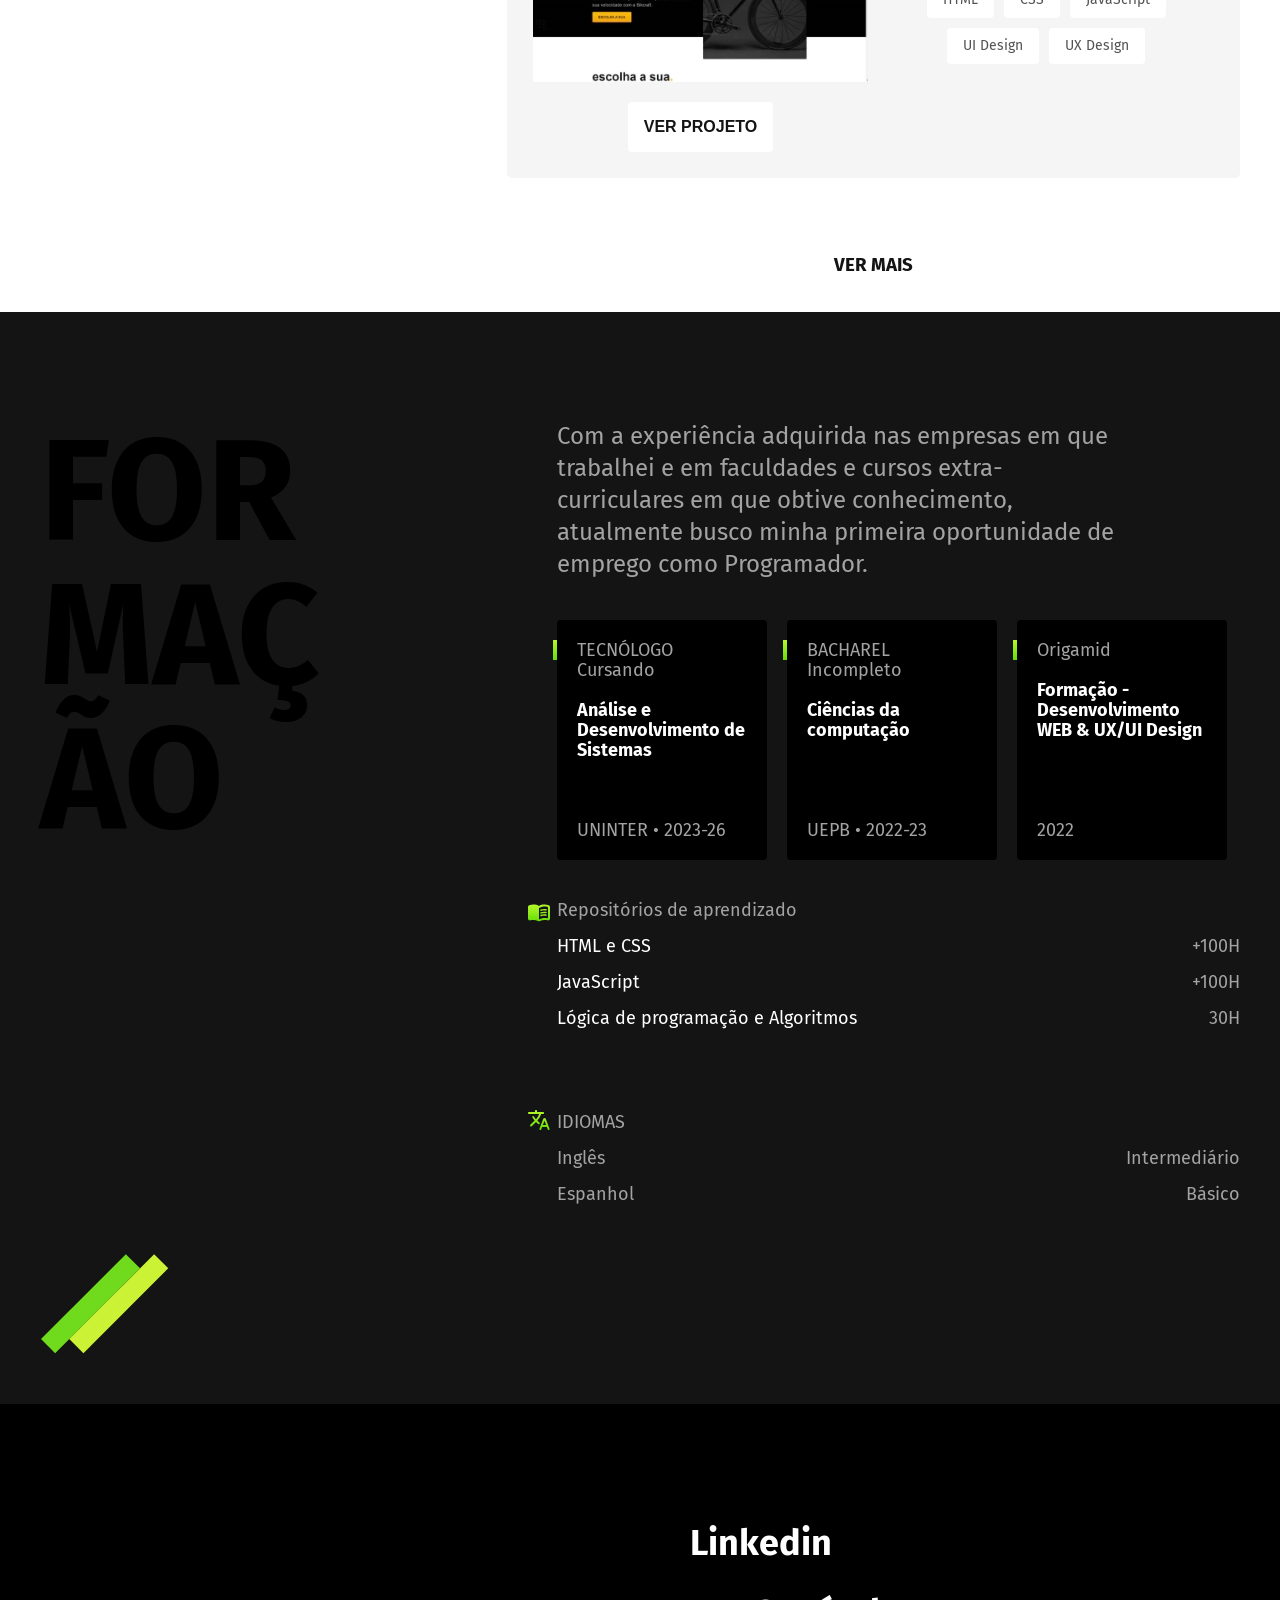
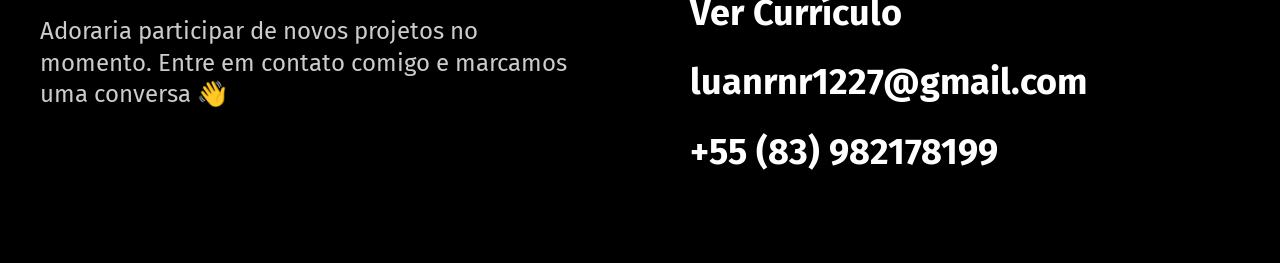
==== commit 1302e881: "Update - projects" ====
--- a/index.html
+++ b/index.html
@@ -51,17 +51,17 @@
         <div class="primeira-coluna">
           <span>Sociedade de Advogados BRCR</span>
           <img src="img/brcr.png" alt="Website BRCR Advogados">
-          <a class="ver-projeto" href="https://luanrramos.github.io/bikcraft-2/" target="_blank">Ver projeto</a>
+          <a class="ver-projeto" href="https://brcradvogados.com.br" target="_blank">Ver projeto</a>
 
         </div>
         <div class="segunda-coluna">
           <span>Estagiário em Análise de Dados</span>
           <div class="tags">
-            <p>UI/UX Design</p>
+            <p>UI Design</p>
+            <p>UX Design</p>
             <p>HTML</p>
             <p>CSS</p>
             <p>JavaScript</p>
-            <p>Bootstrap</p>
           </div>
         </div>
       </div>
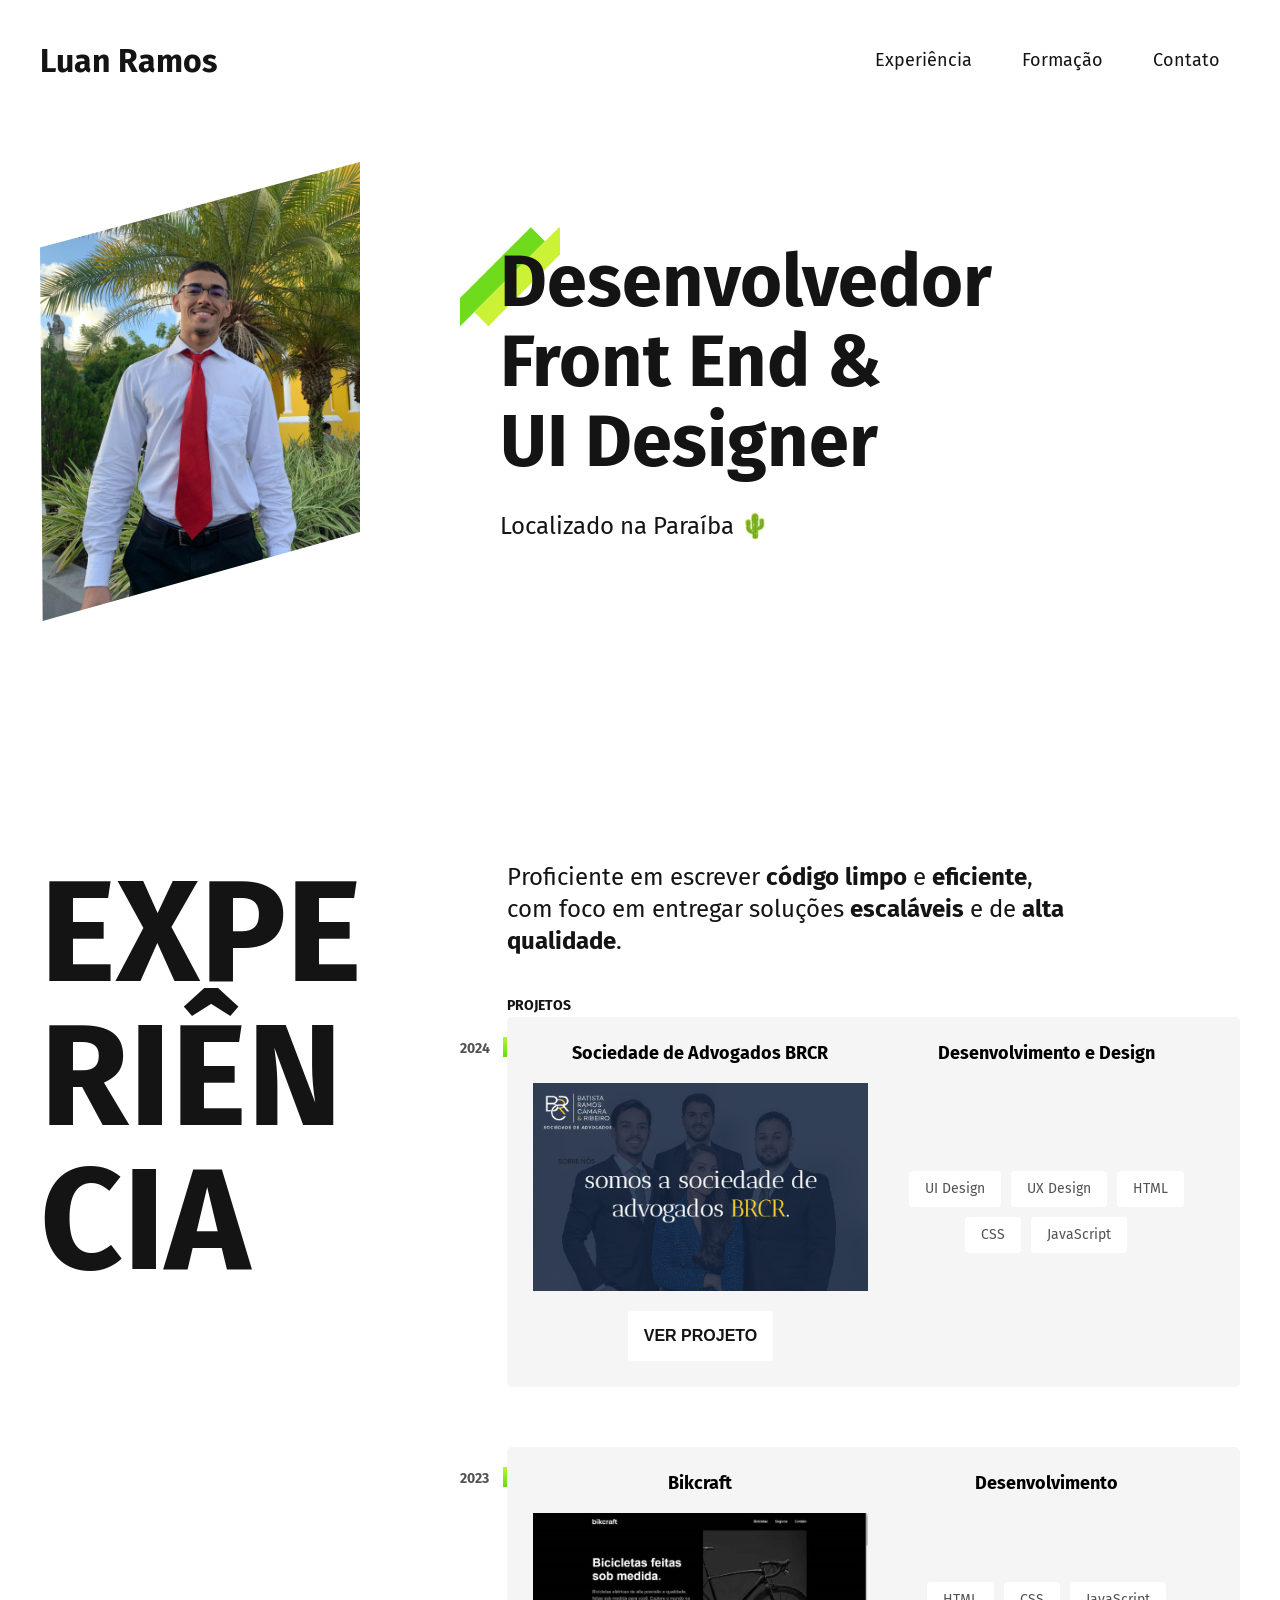
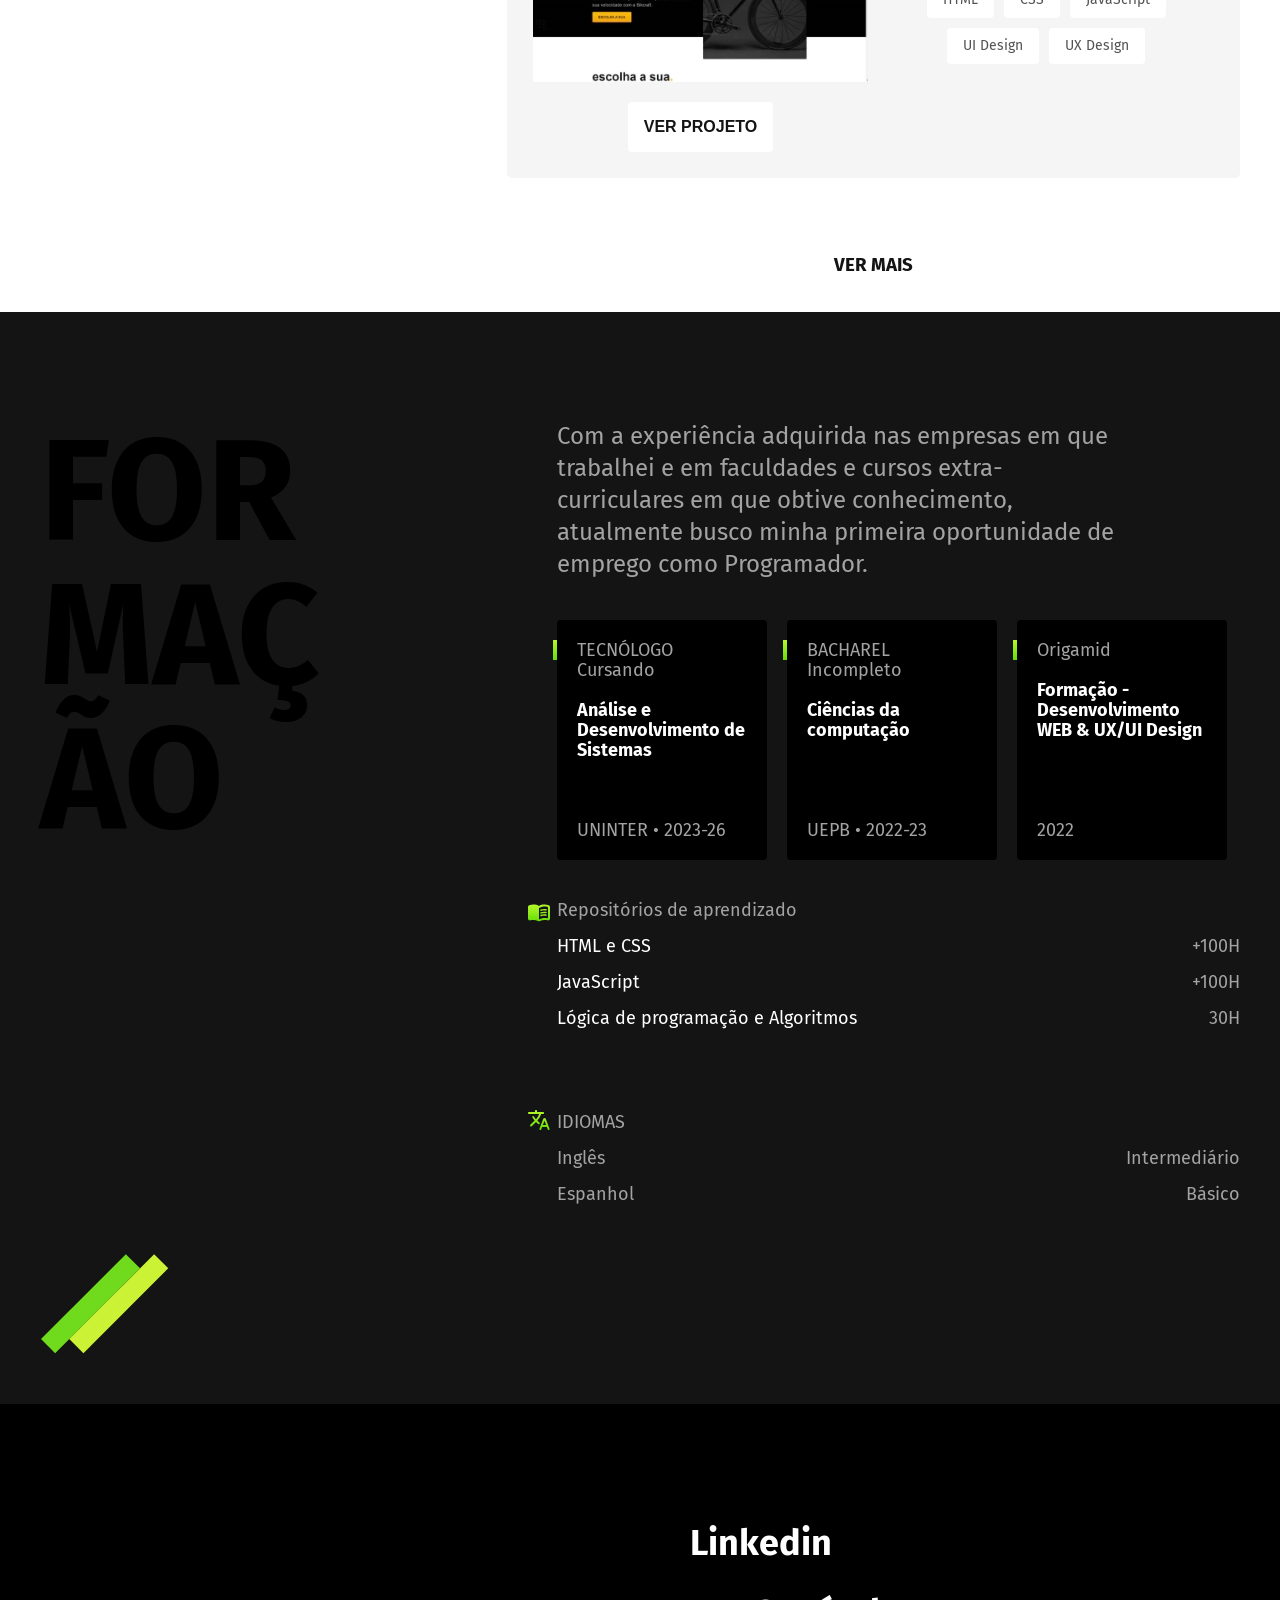
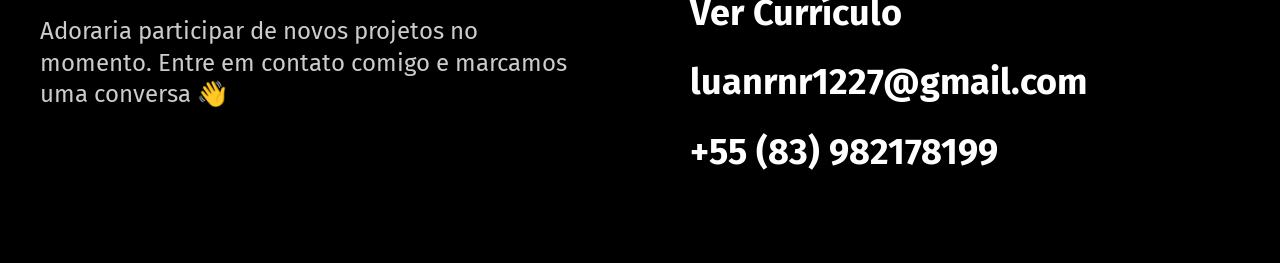
==== commit 6fadf5e1: "Update - projects" ====
--- a/index.html
+++ b/index.html
@@ -55,7 +55,7 @@
 
         </div>
         <div class="segunda-coluna">
-          <span>Estagiário em Análise de Dados</span>
+          <span>Desenvolvimento e Design</span>
           <div class="tags">
             <p>UI Design</p>
             <p>UX Design</p>
@@ -73,7 +73,7 @@
           <a class="ver-projeto" href="https://luanrramos.github.io/bikcraft-2/" target="_blank">Ver projeto</a>
         </div>
         <div class="segunda-coluna">
-          <span>Tecnologias</span>
+          <span>Desenvolvimento</span>
           <div class="tags">
             <p>HTML</p>
             <p>CSS</p>
